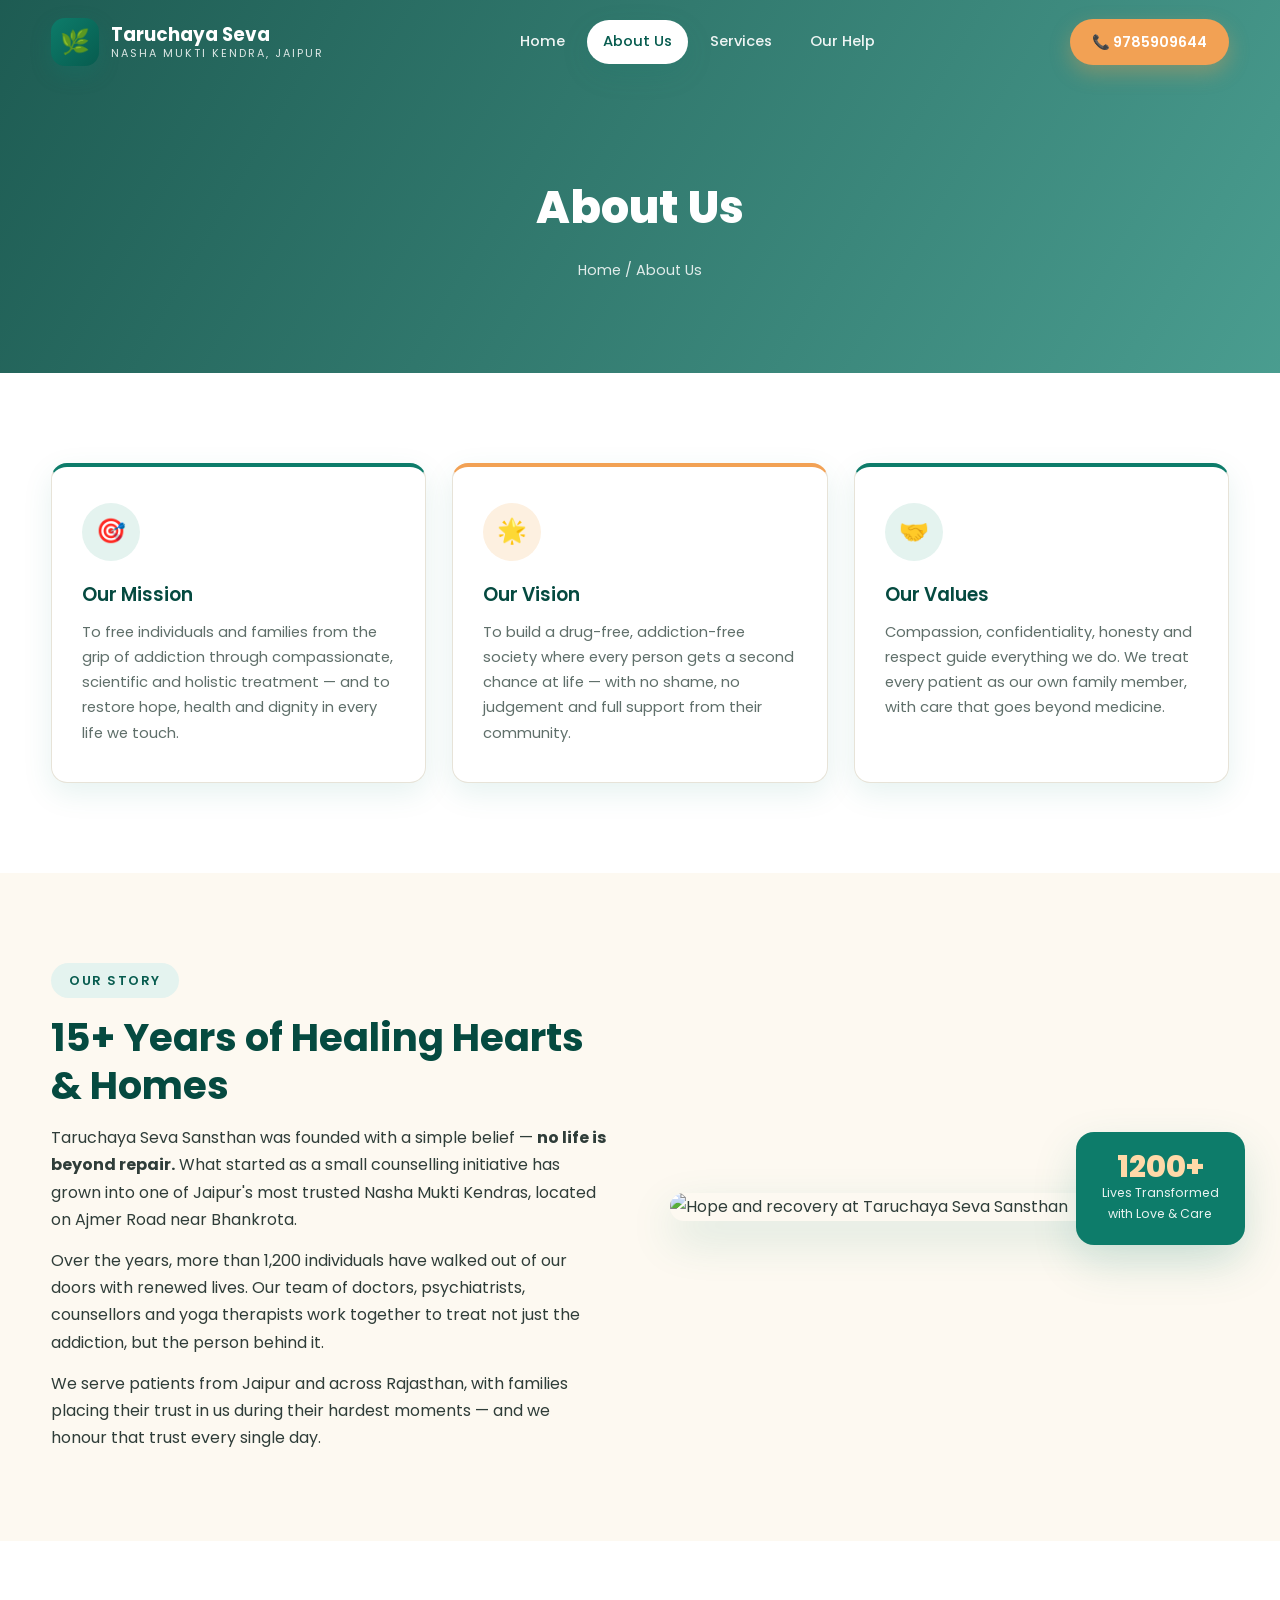
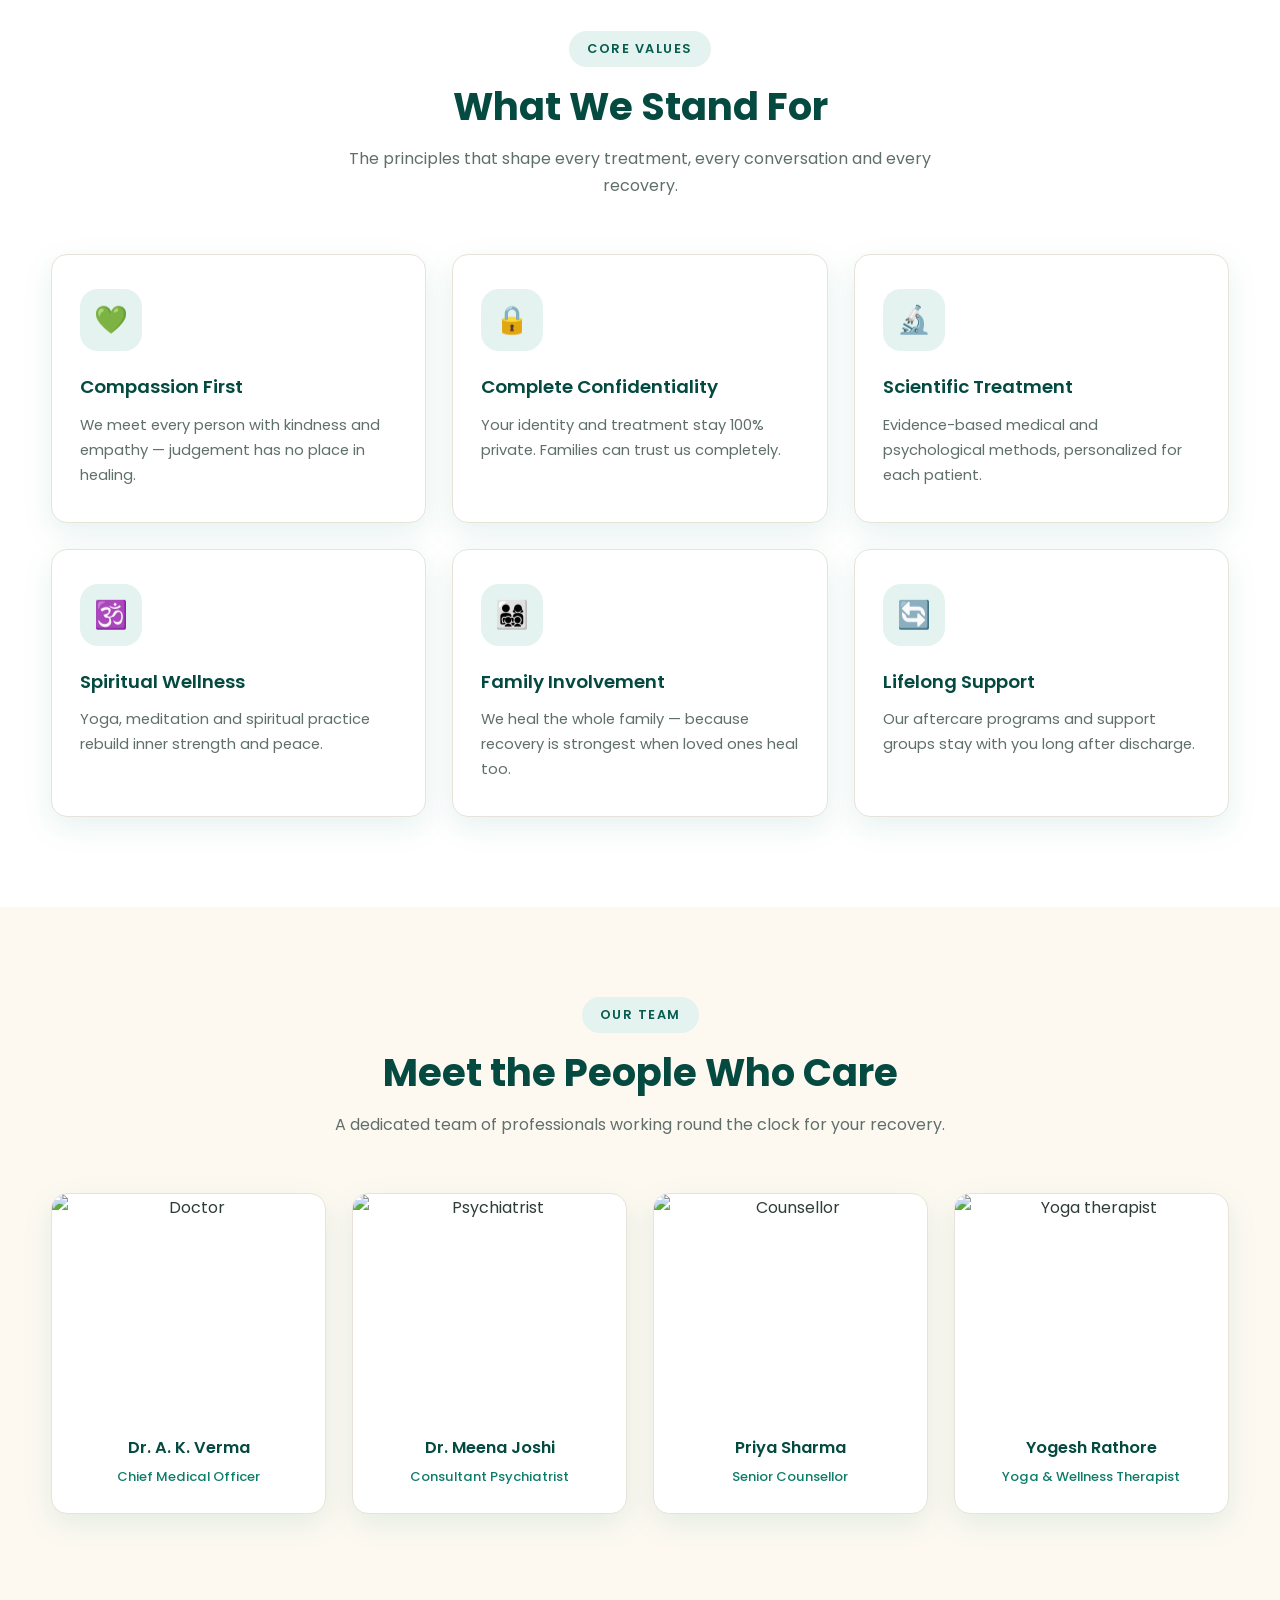
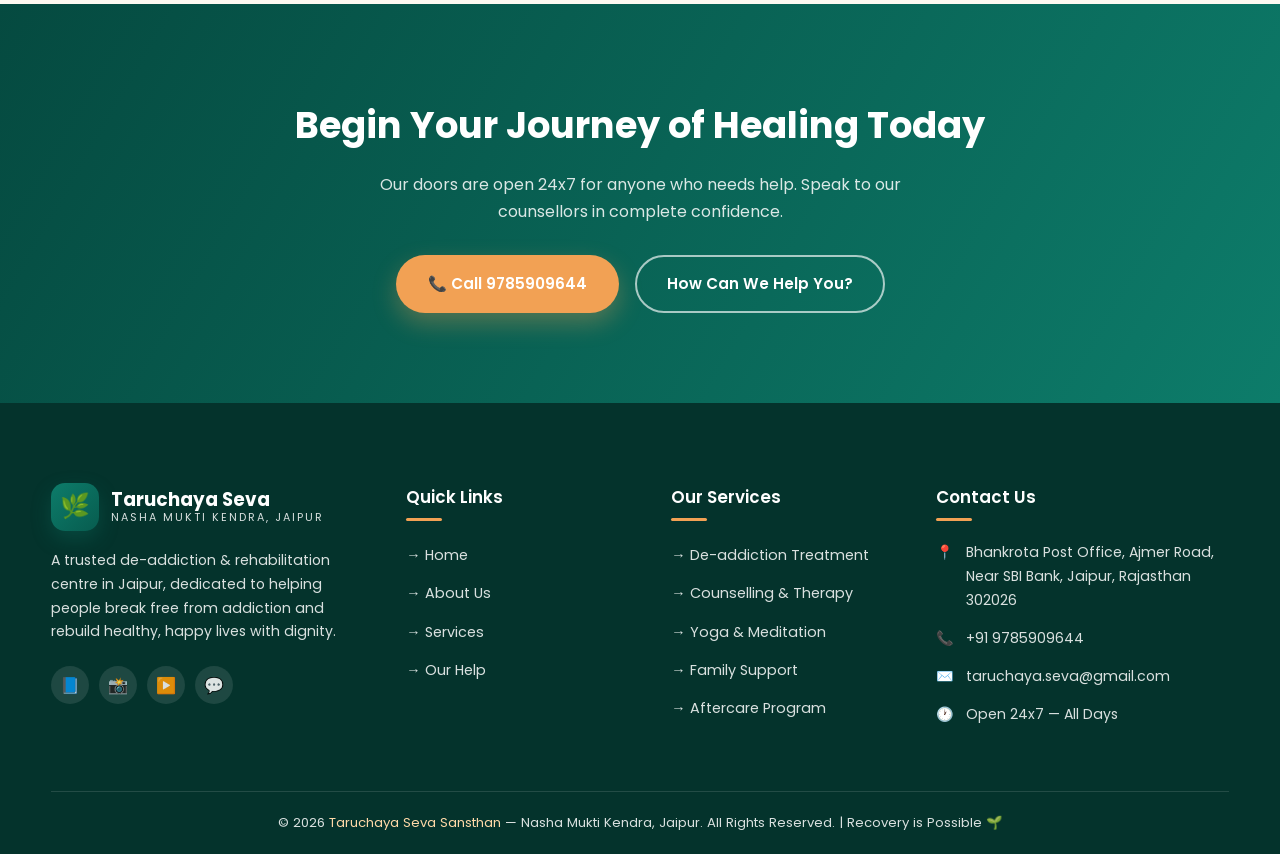
==== about.html @ 0a0feddb "Initial commit: Nasha Mukti Kendra website (4 pages)" ====
<!DOCTYPE html>
<html lang="en">
<head>
  <meta charset="UTF-8">
  <meta name="viewport" content="width=device-width, initial-scale=1.0">
  <title>About Us | Taruchaya Seva Sansthan Nasha Mukti Kendra</title>
  <meta name="description" content="Learn about Taruchaya Seva Sansthan — our mission, vision, values, team and 15+ years of de-addiction service in Jaipur.">
  <link rel="stylesheet" href="css/style.css">
  <link rel="icon" href="data:image/svg+xml,<svg xmlns='http://www.w3.org/2000/svg' viewBox='0 0 100 100'><text y='.9em' font-size='90'>🌿</text></svg>">
</head>
<body>

<header class="navbar" id="navbar">
  <div class="container nav-inner">
    <a href="index.html" class="brand">
      <span class="brand-icon">🌿</span>
      <span class="brand-text">
        <strong>Taruchaya Seva</strong>
        <small>Nasha Mukti Kendra, Jaipur</small>
      </span>
    </a>
    <nav class="nav-links" id="navLinks">
      <a href="index.html">Home</a>
      <a href="about.html" class="active">About Us</a>
      <a href="services.html">Services</a>
      <a href="help.html">Our Help</a>
    </nav>
    <div class="nav-right">
      <a href="tel:+919785909644" class="nav-cta">📞 9785909644</a>
      <button class="nav-toggle" id="navToggle" aria-label="Toggle menu">
        <span></span><span></span><span></span>
      </button>
    </div>
  </div>
</header>

<section class="page-hero">
  <div class="container">
    <h1>About Us</h1>
    <p class="crumb"><a href="index.html">Home</a> / About Us</p>
  </div>
</section>

<section class="section">
  <div class="container">
    <div class="mission-cards">
      <div class="mission-card reveal">
        <div class="icon">🎯</div>
        <h3>Our Mission</h3>
        <p>To free individuals and families from the grip of addiction through compassionate, scientific and holistic treatment — and to restore hope, health and dignity in every life we touch.</p>
      </div>
      <div class="mission-card accent reveal reveal-delay-1">
        <div class="icon">🌟</div>
        <h3>Our Vision</h3>
        <p>To build a drug-free, addiction-free society where every person gets a second chance at life — with no shame, no judgement and full support from their community.</p>
      </div>
      <div class="mission-card reveal reveal-delay-2">
        <div class="icon">🤝</div>
        <h3>Our Values</h3>
        <p>Compassion, confidentiality, honesty and respect guide everything we do. We treat every patient as our own family member, with care that goes beyond medicine.</p>
      </div>
    </div>
  </div>
</section>

<section class="section section-alt">
  <div class="container split">
    <div class="reveal">
      <span class="eyebrow">Our Story</span>
      <h2 style="font-size: clamp(1.7rem, 3.4vw, 2.4rem); font-weight: 700; color: var(--primary-darker); line-height: 1.25; margin-bottom: 14px;">15+ Years of Healing Hearts & Homes</h2>
      <p>Taruchaya Seva Sansthan was founded with a simple belief — <strong>no life is beyond repair.</strong> What started as a small counselling initiative has grown into one of Jaipur's most trusted Nasha Mukti Kendras, located on Ajmer Road near Bhankrota.</p>
      <p style="margin-top: 14px;">Over the years, more than 1,200 individuals have walked out of our doors with renewed lives. Our team of doctors, psychiatrists, counsellors and yoga therapists work together to treat not just the addiction, but the person behind it.</p>
      <p style="margin-top: 14px;">We serve patients from Jaipur and across Rajasthan, with families placing their trust in us during their hardest moments — and we honour that trust every single day.</p>
    </div>
    <div class="split-media reveal">
      <img src="https://images.unsplash.com/photo-1544027993-37dbfe43562a?auto=format&fit=crop&w=1000&q=80" alt="Hope and recovery at Taruchaya Seva Sansthan">
      <div class="exp">
        <div class="big">1200+</div>
        <div class="sm">Lives Transformed<br>with Love & Care</div>
      </div>
    </div>
  </div>
</section>

<section class="section">
  <div class="container">
    <div class="section-head reveal">
      <span class="eyebrow">Core Values</span>
      <h2>What We Stand For</h2>
      <p>The principles that shape every treatment, every conversation and every recovery.</p>
    </div>
    <div class="cards-grid">
      <div class="card reveal">
        <div class="card-icon">💚</div>
        <h3>Compassion First</h3>
        <p>We meet every person with kindness and empathy — judgement has no place in healing.</p>
      </div>
      <div class="card reveal reveal-delay-1">
        <div class="card-icon">🔒</div>
        <h3>Complete Confidentiality</h3>
        <p>Your identity and treatment stay 100% private. Families can trust us completely.</p>
      </div>
      <div class="card reveal reveal-delay-2">
        <div class="card-icon">🔬</div>
        <h3>Scientific Treatment</h3>
        <p>Evidence-based medical and psychological methods, personalized for each patient.</p>
      </div>
      <div class="card reveal">
        <div class="card-icon">🕉️</div>
        <h3>Spiritual Wellness</h3>
        <p>Yoga, meditation and spiritual practice rebuild inner strength and peace.</p>
      </div>
      <div class="card reveal reveal-delay-1">
        <div class="card-icon">👨‍👩‍👧‍👦</div>
        <h3>Family Involvement</h3>
        <p>We heal the whole family — because recovery is strongest when loved ones heal too.</p>
      </div>
      <div class="card reveal reveal-delay-2">
        <div class="card-icon">🔄</div>
        <h3>Lifelong Support</h3>
        <p>Our aftercare programs and support groups stay with you long after discharge.</p>
      </div>
    </div>
  </div>
</section>

<section class="section section-alt">
  <div class="container">
    <div class="section-head reveal">
      <span class="eyebrow">Our Team</span>
      <h2>Meet the People Who Care</h2>
      <p>A dedicated team of professionals working round the clock for your recovery.</p>
    </div>
    <div class="team-grid">
      <div class="team-card reveal">
        <img src="https://images.unsplash.com/photo-1559839734-2b71ea197ec2?auto=format&fit=crop&w=600&q=80" alt="Doctor">
        <div class="info">
          <h3>Dr. A. K. Verma</h3>
          <span>Chief Medical Officer</span>
        </div>
      </div>
      <div class="team-card reveal reveal-delay-1">
        <img src="https://images.unsplash.com/photo-1594824476967-48c8b964273f?auto=format&fit=crop&w=600&q=80" alt="Psychiatrist">
        <div class="info">
          <h3>Dr. Meena Joshi</h3>
          <span>Consultant Psychiatrist</span>
        </div>
      </div>
      <div class="team-card reveal reveal-delay-2">
        <img src="https://images.unsplash.com/photo-1573496359142-b8d87734a5a2?auto=format&fit=crop&w=600&q=80" alt="Counsellor">
        <div class="info">
          <h3>Priya Sharma</h3>
          <span>Senior Counsellor</span>
        </div>
      </div>
      <div class="team-card reveal reveal-delay-3">
        <img src="https://images.unsplash.com/photo-1544367567-0f2fcb009e0b?auto=format&fit=crop&w=600&q=80" alt="Yoga therapist">
        <div class="info">
          <h3>Yogesh Rathore</h3>
          <span>Yoga & Wellness Therapist</span>
        </div>
      </div>
    </div>
  </div>
</section>

<section class="section cta-band">
  <div class="container">
    <h2>Begin Your Journey of Healing Today</h2>
    <p>Our doors are open 24x7 for anyone who needs help. Speak to our counsellors in complete confidence.</p>
    <div class="cta-actions">
      <a href="tel:+919785909644" class="btn btn-accent">📞 Call 9785909644</a>
      <a href="help.html" class="btn btn-outline">How Can We Help You?</a>
    </div>
  </div>
</section>

<footer class="footer">
  <div class="container">
    <div class="footer-grid">
      <div class="about">
        <a href="index.html" class="brand">
          <span class="brand-icon">🌿</span>
          <span class="brand-text">
            <strong style="color: #fff;">Taruchaya Seva</strong>
            <small>Nasha Mukti Kendra, Jaipur</small>
          </span>
        </a>
        <p>A trusted de-addiction & rehabilitation centre in Jaipur, dedicated to helping people break free from addiction and rebuild healthy, happy lives with dignity.</p>
        <div class="footer-social">
          <a href="#" aria-label="Facebook">📘</a>
          <a href="#" aria-label="Instagram">📸</a>
          <a href="#" aria-label="YouTube">▶️</a>
          <a href="https://wa.me/919785909644" aria-label="WhatsApp">💬</a>
        </div>
      </div>
      <div>
        <h4>Quick Links</h4>
        <ul class="footer-links">
          <li><a href="index.html">→ Home</a></li>
          <li><a href="about.html">→ About Us</a></li>
          <li><a href="services.html">→ Services</a></li>
          <li><a href="help.html">→ Our Help</a></li>
        </ul>
      </div>
      <div>
        <h4>Our Services</h4>
        <ul class="footer-links">
          <li><a href="services.html">→ De-addiction Treatment</a></li>
          <li><a href="services.html">→ Counselling & Therapy</a></li>
          <li><a href="services.html">→ Yoga & Meditation</a></li>
          <li><a href="services.html">→ Family Support</a></li>
          <li><a href="services.html">→ Aftercare Program</a></li>
        </ul>
      </div>
      <div>
        <h4>Contact Us</h4>
        <ul class="footer-contact">
          <li><span class="ico">📍</span> Bhankrota Post Office, Ajmer Road, Near SBI Bank, Jaipur, Rajasthan 302026</li>
          <li><span class="ico">📞</span> <a href="tel:+919785909644">+91 9785909644</a></li>
          <li><span class="ico">✉️</span> <a href="mailto:taruchaya.seva@gmail.com">taruchaya.seva@gmail.com</a></li>
          <li><span class="ico">🕐</span> Open 24x7 — All Days</li>
        </ul>
      </div>
    </div>
    <div class="footer-bottom">
      © <span id="year"></span> <a href="index.html">Taruchaya Seva Sansthan</a> — Nasha Mukti Kendra, Jaipur. All Rights Reserved. | Recovery is Possible 🌱
    </div>
  </div>
</footer>

<script src="js/main.js"></script>
</body>
</html>
---- css/style.css ----
@import url('https://fonts.googleapis.com/css2?family=Poppins:wght@300;400;500;600;700;800&display=swap');

:root {
  --primary: #0d7c6a;
  --primary-dark: #075c4f;
  --primary-darker: #054a40;
  --primary-light: #e4f3ef;
  --accent: #f2a154;
  --accent-dark: #e08a34;
  --accent-light: #fdf0e0;
  --cream: #fdf9f1;
  --bg: #ffffff;
  --text: #2f3d39;
  --muted: #5f6f6a;
  --border: #e7e3d8;
  --white: #ffffff;
  --radius: 16px;
  --radius-lg: 24px;
  --shadow: 0 10px 30px rgba(13, 124, 106, 0.1);
  --shadow-lg: 0 18px 45px rgba(13, 124, 106, 0.16);
  --transition: all 0.3s ease;
}

* {
  margin: 0;
  padding: 0;
  box-sizing: border-box;
}

html {
  scroll-behavior: smooth;
}

body {
  font-family: 'Poppins', sans-serif;
  color: var(--text);
  background: var(--bg);
  line-height: 1.7;
  overflow-x: hidden;
}

img {
  max-width: 100%;
  display: block;
}

a {
  text-decoration: none;
  color: inherit;
}

ul {
  list-style: none;
}

.container {
  width: min(1180px, 92%);
  margin-inline: auto;
}

.section {
  padding: 90px 0;
}

.section-alt {
  background: var(--cream);
}

.section-head {
  text-align: center;
  max-width: 640px;
  margin: 0 auto 55px;
}

.eyebrow {
  display: inline-flex;
  align-items: center;
  gap: 8px;
  background: var(--primary-light);
  color: var(--primary-dark);
  font-size: 0.8rem;
  font-weight: 600;
  letter-spacing: 1.5px;
  text-transform: uppercase;
  padding: 7px 18px;
  border-radius: 50px;
  margin-bottom: 16px;
}

.section-head h2 {
  font-size: clamp(1.7rem, 3.4vw, 2.4rem);
  font-weight: 700;
  color: var(--primary-darker);
  line-height: 1.25;
  margin-bottom: 14px;
}

.section-head p {
  color: var(--muted);
}

.btn {
  display: inline-flex;
  align-items: center;
  justify-content: center;
  gap: 10px;
  padding: 14px 30px;
  border-radius: 50px;
  font-weight: 600;
  font-size: 0.95rem;
  border: 2px solid transparent;
  cursor: pointer;
  transition: var(--transition);
}

.btn-primary {
  background: var(--primary);
  color: var(--white);
  box-shadow: 0 10px 24px rgba(13, 124, 106, 0.3);
}

.btn-primary:hover {
  background: var(--primary-dark);
  transform: translateY(-3px);
  box-shadow: 0 14px 30px rgba(13, 124, 106, 0.38);
}

.btn-accent {
  background: var(--accent);
  color: #fff;
  box-shadow: 0 10px 24px rgba(242, 161, 84, 0.32);
}

.btn-accent:hover {
  background: var(--accent-dark);
  transform: translateY(-3px);
}

.btn-outline {
  border-color: rgba(255, 255, 255, 0.65);
  color: var(--white);
}

.btn-outline:hover {
  background: var(--white);
  color: var(--primary-dark);
}

.btn-light {
  background: var(--white);
  color: var(--primary-dark);
  box-shadow: var(--shadow);
}

.btn-light:hover {
  transform: translateY(-3px);
  box-shadow: var(--shadow-lg);
}

.navbar {
  position: fixed;
  top: 0;
  left: 0;
  width: 100%;
  z-index: 1000;
  padding: 18px 0;
  transition: var(--transition);
  background: transparent;
}

.navbar.scrolled {
  background: rgba(255, 255, 255, 0.97);
  box-shadow: 0 6px 24px rgba(0, 0, 0, 0.08);
  padding: 10px 0;
  backdrop-filter: blur(10px);
}

.nav-inner {
  display: flex;
  align-items: center;
  justify-content: space-between;
  gap: 20px;
}

.brand {
  display: flex;
  align-items: center;
  gap: 12px;
}

.brand-icon {
  width: 48px;
  height: 48px;
  border-radius: 14px;
  background: linear-gradient(135deg, var(--primary), var(--primary-dark));
  display: grid;
  place-items: center;
  color: #fff;
  font-size: 1.5rem;
  box-shadow: 0 8px 20px rgba(13, 124, 106, 0.3);
}

.brand-text {
  display: flex;
  flex-direction: column;
  line-height: 1.2;
}

.brand-text strong {
  font-size: 1.15rem;
  font-weight: 700;
  color: var(--white);
  transition: var(--transition);
}

.brand-text small {
  font-size: 0.68rem;
  letter-spacing: 2px;
  text-transform: uppercase;
  color: rgba(255, 255, 255, 0.85);
  transition: var(--transition);
}

.navbar.scrolled .brand-text strong {
  color: var(--primary-darker);
}

.navbar.scrolled .brand-text small {
  color: var(--muted);
}

.nav-links {
  display: flex;
  align-items: center;
  gap: 6px;
}

.nav-links a {
  padding: 9px 16px;
  border-radius: 50px;
  font-size: 0.92rem;
  font-weight: 500;
  color: rgba(255, 255, 255, 0.92);
  transition: var(--transition);
}

.navbar.scrolled .nav-links a {
  color: var(--text);
}

.nav-links a:hover,
.nav-links a.active {
  background: var(--white);
  color: var(--primary-dark);
  box-shadow: var(--shadow);
}

.navbar.scrolled .nav-links a:hover,
.navbar.scrolled .nav-links a.active {
  background: var(--primary-light);
  color: var(--primary-dark);
  box-shadow: none;
}

.nav-cta {
  display: flex;
  align-items: center;
  gap: 8px;
  background: var(--accent);
  color: #fff;
  padding: 11px 22px;
  border-radius: 50px;
  font-weight: 600;
  font-size: 0.9rem;
  transition: var(--transition);
  box-shadow: 0 8px 20px rgba(242, 161, 84, 0.35);
}

.nav-cta:hover {
  background: var(--accent-dark);
  transform: translateY(-2px);
}

.nav-toggle {
  display: none;
  flex-direction: column;
  gap: 5px;
  background: none;
  border: none;
  cursor: pointer;
  padding: 8px;
}

.nav-toggle span {
  width: 26px;
  height: 3px;
  border-radius: 3px;
  background: var(--white);
  transition: var(--transition);
}

.navbar.scrolled .nav-toggle span {
  background: var(--primary-dark);
}

.hero {
  position: relative;
  min-height: 100vh;
  display: flex;
  align-items: center;
  background: linear-gradient(120deg, rgba(5, 74, 64, 0.88), rgba(13, 124, 106, 0.72)),
    url('https://images.unsplash.com/photo-1509233725247-49e657c54213?auto=format&fit=crop&w=1800&q=80') center/cover no-repeat;
  padding: 150px 0 100px;
  color: var(--white);
}

.hero-content {
  max-width: 680px;
}

.hero-badge {
  display: inline-flex;
  align-items: center;
  gap: 10px;
  background: rgba(255, 255, 255, 0.14);
  border: 1px solid rgba(255, 255, 255, 0.3);
  backdrop-filter: blur(8px);
  padding: 9px 20px;
  border-radius: 50px;
  font-size: 0.82rem;
  font-weight: 500;
  letter-spacing: 1px;
  margin-bottom: 24px;
}

.hero h1 {
  font-size: clamp(2.2rem, 5vw, 3.6rem);
  font-weight: 800;
  line-height: 1.18;
  margin-bottom: 20px;
}

.hero h1 span {
  color: #ffd9a8;
}

.hero p {
  font-size: 1.05rem;
  color: rgba(255, 255, 255, 0.88);
  max-width: 560px;
  margin-bottom: 34px;
}

.hero-actions {
  display: flex;
  flex-wrap: wrap;
  gap: 16px;
}

.hero-stats {
  display: flex;
  flex-wrap: wrap;
  gap: 18px;
  margin-top: 55px;
}

.hero-stat {
  display: flex;
  align-items: center;
  gap: 12px;
}

.hero-stat .num {
  font-size: 1.7rem;
  font-weight: 700;
  color: #ffd9a8;
}

.hero-stat .lbl {
  font-size: 0.82rem;
  color: rgba(255, 255, 255, 0.85);
  max-width: 100px;
  line-height: 1.3;
}

.page-hero {
  position: relative;
  padding: 170px 0 90px;
  background: linear-gradient(120deg, rgba(5, 74, 64, 0.9), rgba(13, 124, 106, 0.75)),
    url('https://images.unsplash.com/photo-1470071459604-3b5ec3a7fe05?auto=format&fit=crop&w=1800&q=80') center/cover no-repeat;
  color: var(--white);
  text-align: center;
}

.page-hero h1 {
  font-size: clamp(1.9rem, 4vw, 2.8rem);
  font-weight: 800;
  margin-bottom: 12px;
}

.page-hero .crumb {
  font-size: 0.9rem;
  color: rgba(255, 255, 255, 0.85);
}

.page-hero .crumb a:hover {
  color: #ffd9a8;
}

.stats-strip {
  background: var(--primary-dark);
  padding: 40px 0;
  position: relative;
  overflow: hidden;
}

.stats-strip::before {
  content: '';
  position: absolute;
  inset: 0;
  background: radial-gradient(circle at 20% 50%, rgba(255, 255, 255, 0.06), transparent 60%);
}

.stats-grid {
  display: grid;
  grid-template-columns: repeat(4, 1fr);
  gap: 30px;
  position: relative;
}

.stat-box {
  text-align: center;
  color: var(--white);
}

.stat-box .num {
  font-size: clamp(1.9rem, 3.5vw, 2.6rem);
  font-weight: 800;
  color: #ffd9a8;
}

.stat-box .suffix {
  color: #ffd9a8;
  font-weight: 800;
  font-size: 1.5rem;
}

.stat-box .lbl {
  font-size: 0.9rem;
  color: rgba(255, 255, 255, 0.8);
  margin-top: 4px;
}

.cards-grid {
  display: grid;
  grid-template-columns: repeat(3, 1fr);
  gap: 26px;
}

.card {
  background: var(--white);
  border-radius: var(--radius);
  padding: 34px 28px;
  box-shadow: var(--shadow);
  border: 1px solid var(--border);
  transition: var(--transition);
  position: relative;
  overflow: hidden;
}

.card::after {
  content: '';
  position: absolute;
  left: 0;
  bottom: 0;
  height: 4px;
  width: 0;
  background: linear-gradient(90deg, var(--primary), var(--accent));
  transition: var(--transition);
}

.card:hover {
  transform: translateY(-8px);
  box-shadow: var(--shadow-lg);
}

.card:hover::after {
  width: 100%;
}

.card-icon {
  width: 62px;
  height: 62px;
  border-radius: 18px;
  background: var(--primary-light);
  display: grid;
  place-items: center;
  font-size: 1.7rem;
  margin-bottom: 20px;
}

.card h3 {
  font-size: 1.15rem;
  font-weight: 600;
  color: var(--primary-darker);
  margin-bottom: 10px;
}

.card p {
  font-size: 0.92rem;
  color: var(--muted);
}

.service-card {
  border-radius: var(--radius);
  overflow: hidden;
  background: var(--white);
  box-shadow: var(--shadow);
  border: 1px solid var(--border);
  transition: var(--transition);
}

.service-card:hover {
  transform: translateY(-8px);
  box-shadow: var(--shadow-lg);
}

.service-card .thumb {
  position: relative;
  height: 210px;
  overflow: hidden;
}

.service-card .thumb img {
  width: 100%;
  height: 100%;
  object-fit: cover;
  transition: transform 0.5s ease;
}

.service-card:hover .thumb img {
  transform: scale(1.08);
}

.service-card .thumb .tag {
  position: absolute;
  bottom: 14px;
  left: 14px;
  background: rgba(5, 74, 64, 0.88);
  color: #fff;
  font-size: 0.72rem;
  font-weight: 600;
  letter-spacing: 1px;
  text-transform: uppercase;
  padding: 6px 14px;
  border-radius: 50px;
}

.service-card .body {
  padding: 26px;
}

.service-card .body h3 {
  font-size: 1.15rem;
  font-weight: 600;
  color: var(--primary-darker);
  margin-bottom: 10px;
}

.service-card .body p {
  font-size: 0.92rem;
  color: var(--muted);
  margin-bottom: 16px;
}

.service-card .body ul {
  display: grid;
  gap: 8px;
  margin-bottom: 18px;
}

.service-card .body ul li {
  font-size: 0.88rem;
  color: var(--text);
  display: flex;
  gap: 9px;
  align-items: flex-start;
}

.service-card .body ul li::before {
  content: '✓';
  color: var(--primary);
  font-weight: 700;
}

.link-more {
  display: inline-flex;
  align-items: center;
  gap: 8px;
  color: var(--primary);
  font-weight: 600;
  font-size: 0.9rem;
  transition: var(--transition);
}

.link-more:hover {
  gap: 12px;
  color: var(--accent-dark);
}

.split {
  display: grid;
  grid-template-columns: 1fr 1fr;
  gap: 60px;
  align-items: center;
}

.split-media {
  position: relative;
}

.split-media img {
  border-radius: var(--radius-lg);
  box-shadow: var(--shadow-lg);
}

.split-media .exp {
  position: absolute;
  bottom: -24px;
  right: -16px;
  background: var(--primary);
  color: #fff;
  border-radius: 18px;
  padding: 20px 26px;
  box-shadow: var(--shadow-lg);
  text-align: center;
}

.split-media .exp .big {
  font-size: 1.9rem;
  font-weight: 800;
  color: #ffd9a8;
  line-height: 1;
}

.split-media .exp .sm {
  font-size: 0.78rem;
  opacity: 0.9;
}

.check-list {
  display: grid;
  gap: 14px;
  margin-top: 24px;
}

.check-list li {
  display: flex;
  gap: 12px;
  align-items: center;
  font-size: 0.95rem;
}

.check-list .tick {
  width: 26px;
  height: 26px;
  flex-shrink: 0;
  border-radius: 50%;
  background: var(--primary-light);
  color: var(--primary);
  display: grid;
  place-items: center;
  font-size: 0.8rem;
  font-weight: 700;
}

.testimonials {
  background: linear-gradient(135deg, var(--primary-darker), var(--primary-dark));
  color: #fff;
  overflow: hidden;
}

.testimonials .section-head h2 {
  color: #fff;
}

.testimonials .section-head p {
  color: rgba(255, 255, 255, 0.75);
}

.testimonials .eyebrow {
  background: rgba(255, 255, 255, 0.12);
  color: #ffd9a8;
}

.slider {
  max-width: 780px;
  margin: 0 auto;
  position: relative;
}

.slide {
  display: none;
  animation: fadeIn 0.6s ease;
}

.slide.active {
  display: block;
}

@keyframes fadeIn {
  from {
    opacity: 0;
    transform: translateY(14px);
  }
  to {
    opacity: 1;
    transform: translateY(0);
  }
}

.slide-inner {
  text-align: center;
  padding: 10px 20px 40px;
}

.slide-inner .quote {
  font-size: 2.6rem;
  color: #ffd9a8;
  line-height: 1;
  margin-bottom: 18px;
}

.slide-inner blockquote {
  font-size: 1.05rem;
  font-weight: 300;
  color: rgba(255, 255, 255, 0.92);
  max-width: 640px;
  margin: 0 auto 26px;
}

.slide-inner .who {
  display: flex;
  flex-direction: column;
  align-items: center;
  gap: 8px;
}

.slide-inner .who img {
  width: 62px;
  height: 62px;
  border-radius: 50%;
  border: 3px solid #ffd9a8;
  object-fit: cover;
}

.slide-inner .who strong {
  font-weight: 600;
}

.slide-inner .who span {
  font-size: 0.82rem;
  color: rgba(255, 255, 255, 0.7);
}

.slider-dots {
  display: flex;
  justify-content: center;
  gap: 10px;
}

.slider-dots button {
  width: 10px;
  height: 10px;
  border-radius: 50%;
  border: none;
  background: rgba(255, 255, 255, 0.35);
  cursor: pointer;
  transition: var(--transition);
}

.slider-dots button.active {
  width: 28px;
  border-radius: 8px;
  background: #ffd9a8;
}

.cta-band {
  background: linear-gradient(120deg, #054a40, #0d7c6a),
    url('https://images.unsplash.com/photo-1506126613408-eca07ce68773?auto=format&fit=crop&w=1600&q=70') center/cover no-repeat;
  background-blend-mode: overlay;
  color: #fff;
  text-align: center;
}

.cta-band h2 {
  font-size: clamp(1.6rem, 3.4vw, 2.3rem);
  font-weight: 700;
  margin-bottom: 14px;
}

.cta-band p {
  color: rgba(255, 255, 255, 0.85);
  max-width: 560px;
  margin: 0 auto 30px;
}

.cta-band .cta-actions {
  display: flex;
  flex-wrap: wrap;
  justify-content: center;
  gap: 16px;
}

.mission-cards {
  display: grid;
  grid-template-columns: repeat(3, 1fr);
  gap: 26px;
}

.mission-card {
  background: var(--white);
  border-radius: var(--radius);
  padding: 36px 30px;
  box-shadow: var(--shadow);
  border: 1px solid var(--border);
  border-top: 4px solid var(--primary);
  transition: var(--transition);
}

.mission-card.accent {
  border-top-color: var(--accent);
}

.mission-card:hover {
  transform: translateY(-6px);
  box-shadow: var(--shadow-lg);
}

.mission-card .icon {
  width: 58px;
  height: 58px;
  border-radius: 50%;
  display: grid;
  place-items: center;
  font-size: 1.5rem;
  background: var(--primary-light);
  margin-bottom: 18px;
}

.mission-card.accent .icon {
  background: var(--accent-light);
}

.mission-card h3 {
  font-weight: 600;
  color: var(--primary-darker);
  margin-bottom: 10px;
}

.mission-card p {
  font-size: 0.92rem;
  color: var(--muted);
}

.steps {
  display: grid;
  grid-template-columns: repeat(4, 1fr);
  gap: 26px;
  counter-reset: step;
}

.step {
  text-align: center;
  position: relative;
  padding: 30px 22px;
  background: var(--white);
  border-radius: var(--radius);
  box-shadow: var(--shadow);
  border: 1px solid var(--border);
}

.step .num {
  width: 52px;
  height: 52px;
  margin: 0 auto 16px;
  border-radius: 50%;
  display: grid;
  place-items: center;
  background: linear-gradient(135deg, var(--primary), var(--primary-dark));
  color: #fff;
  font-weight: 700;
  font-size: 1.1rem;
  box-shadow: 0 8px 18px rgba(13, 124, 106, 0.3);
}

.step h3 {
  font-size: 1.02rem;
  font-weight: 600;
  color: var(--primary-darker);
  margin-bottom: 8px;
}

.step p {
  font-size: 0.86rem;
  color: var(--muted);
}

.team-grid {
  display: grid;
  grid-template-columns: repeat(4, 1fr);
  gap: 26px;
}

.team-card {
  background: var(--white);
  border-radius: var(--radius);
  overflow: hidden;
  box-shadow: var(--shadow);
  border: 1px solid var(--border);
  transition: var(--transition);
  text-align: center;
}

.team-card:hover {
  transform: translateY(-6px);
  box-shadow: var(--shadow-lg);
}

.team-card img {
  height: 220px;
  width: 100%;
  object-fit: cover;
}

.team-card .info {
  padding: 20px 16px 24px;
}

.team-card h3 {
  font-size: 1.02rem;
  font-weight: 600;
  color: var(--primary-darker);
}

.team-card span {
  font-size: 0.82rem;
  color: var(--primary);
  font-weight: 500;
}

.help-strip {
  display: grid;
  grid-template-columns: 1.2fr 1fr;
  gap: 26px;
}

.helpline-card {
  background: linear-gradient(135deg, var(--primary-darker), var(--primary-dark));
  color: #fff;
  border-radius: var(--radius-lg);
  padding: 44px 40px;
  box-shadow: var(--shadow-lg);
  position: relative;
  overflow: hidden;
}

.helpline-card::before {
  content: '';
  position: absolute;
  right: -70px;
  top: -70px;
  width: 220px;
  height: 220px;
  border-radius: 50%;
  background: rgba(255, 217, 168, 0.12);
}

.helpline-card .hotline {
  display: flex;
  align-items: center;
  gap: 14px;
  font-size: 1.5rem;
  font-weight: 800;
  color: #ffd9a8;
  margin: 16px 0;
}

.helpline-card .hotline .pulse {
  width: 44px;
  height: 44px;
  border-radius: 50%;
  background: rgba(255, 217, 168, 0.2);
  display: grid;
  place-items: center;
  font-size: 1.2rem;
  animation: pulse 1.6s infinite;
}

@keyframes pulse {
  0% {
    box-shadow: 0 0 0 0 rgba(255, 217, 168, 0.45);
  }
  70% {
    box-shadow: 0 0 0 16px rgba(255, 217, 168, 0);
  }
  100% {
    box-shadow: 0 0 0 0 rgba(255, 217, 168, 0);
  }
}

.helpline-card ul {
  display: grid;
  gap: 12px;
  margin: 20px 0 26px;
}

.helpline-card ul li {
  display: flex;
  gap: 12px;
  align-items: flex-start;
  font-size: 0.92rem;
  color: rgba(255, 255, 255, 0.92);
}

.helpline-card ul li .ico {
  font-size: 1.1rem;
}

.faq {
  display: grid;
  gap: 14px;
  max-width: 860px;
  margin: 0 auto;
}

.faq-item {
  background: var(--white);
  border: 1px solid var(--border);
  border-radius: 14px;
  overflow: hidden;
  box-shadow: var(--shadow);
}

.faq-q {
  width: 100%;
  display: flex;
  justify-content: space-between;
  align-items: center;
  gap: 16px;
  padding: 20px 24px;
  background: none;
  border: none;
  cursor: pointer;
  font-family: inherit;
  font-size: 0.98rem;
  font-weight: 600;
  color: var(--primary-darker);
  text-align: left;
  transition: var(--transition);
}

.faq-q .chev {
  width: 30px;
  height: 30px;
  flex-shrink: 0;
  border-radius: 50%;
  background: var(--primary-light);
  color: var(--primary);
  display: grid;
  place-items: center;
  font-size: 0.85rem;
  transition: var(--transition);
}

.faq-item.open .faq-q .chev {
  transform: rotate(180deg);
  background: var(--accent-light);
  color: var(--accent-dark);
}

.faq-a {
  max-height: 0;
  overflow: hidden;
  transition: max-height 0.4s ease;
}

.faq-a p {
  padding: 0 24px 22px;
  font-size: 0.92rem;
  color: var(--muted);
}

.help-form-wrap {
  background: var(--white);
  border-radius: var(--radius-lg);
  padding: 40px;
  box-shadow: var(--shadow-lg);
  border: 1px solid var(--border);
}

.help-form-wrap h3 {
  font-size: 1.3rem;
  font-weight: 700;
  color: var(--primary-darker);
  margin-bottom: 6px;
}

.help-form-wrap > p {
  font-size: 0.9rem;
  color: var(--muted);
  margin-bottom: 24px;
}

.form-grid {
  display: grid;
  grid-template-columns: 1fr 1fr;
  gap: 16px;
}

.form-group {
  display: flex;
  flex-direction: column;
  gap: 7px;
}

.form-group.full {
  grid-column: 1 / -1;
}

.form-group label {
  font-size: 0.85rem;
  font-weight: 600;
  color: var(--text);
}

.form-group input,
.form-group select,
.form-group textarea {
  font-family: inherit;
  font-size: 0.92rem;
  padding: 13px 16px;
  border: 1.5px solid var(--border);
  border-radius: 12px;
  outline: none;
  transition: var(--transition);
  background: var(--cream);
  color: var(--text);
}

.form-group textarea {
  resize: vertical;
  min-height: 110px;
}

.form-group input:focus,
.form-group select:focus,
.form-group textarea:focus {
  border-color: var(--primary);
  background: #fff;
  box-shadow: 0 0 0 4px rgba(13, 124, 106, 0.1);
}

.form-group .err {
  font-size: 0.78rem;
  color: #d64545;
  display: none;
}

.form-group.invalid input,
.form-group.invalid select,
.form-group.invalid textarea {
  border-color: #d64545;
}

.form-group.invalid .err {
  display: block;
}

.form-success {
  display: none;
  text-align: center;
  padding: 30px 20px;
}

.form-success .ok {
  width: 70px;
  height: 70px;
  margin: 0 auto 18px;
  border-radius: 50%;
  background: var(--primary-light);
  color: var(--primary);
  font-size: 2rem;
  display: grid;
  place-items: center;
}

.form-success h4 {
  color: var(--primary-darker);
  margin-bottom: 8px;
}

.form-success p {
  font-size: 0.92rem;
  color: var(--muted);
}

.sos-band {
  background: var(--accent-light);
  border: 1.5px dashed var(--accent);
  border-radius: var(--radius-lg);
  padding: 34px;
  display: flex;
  align-items: center;
  justify-content: space-between;
  gap: 24px;
  flex-wrap: wrap;
}

.sos-band .sos-text h3 {
  font-size: 1.15rem;
  font-weight: 700;
  color: #8a4b12;
  margin-bottom: 6px;
}

.sos-band .sos-text p {
  font-size: 0.9rem;
  color: #a0652a;
}

.sos-band .btn {
  flex-shrink: 0;
}

.footer {
  background: #04332c;
  color: rgba(255, 255, 255, 0.85);
  padding: 80px 0 0;
}

.footer-grid {
  display: grid;
  grid-template-columns: 1.4fr 1fr 1fr 1.3fr;
  gap: 40px;
  padding-bottom: 50px;
}

.footer h4 {
  color: #fff;
  font-size: 1.05rem;
  font-weight: 600;
  margin-bottom: 20px;
  position: relative;
  padding-bottom: 10px;
}

.footer h4::after {
  content: '';
  position: absolute;
  left: 0;
  bottom: 0;
  width: 36px;
  height: 3px;
  border-radius: 3px;
  background: var(--accent);
}

.footer .about p {
  font-size: 0.88rem;
  margin: 18px 0 22px;
  max-width: 300px;
}

.footer-links {
  display: grid;
  gap: 11px;
}

.footer-links a {
  font-size: 0.9rem;
  transition: var(--transition);
  display: inline-flex;
  align-items: center;
  gap: 8px;
}

.footer-links a:hover {
  color: #ffd9a8;
  transform: translateX(4px);
}

.footer-contact li {
  display: flex;
  gap: 12px;
  font-size: 0.88rem;
  margin-bottom: 14px;
  align-items: flex-start;
}

.footer-contact .ico {
  color: #ffd9a8;
  flex-shrink: 0;
}

.footer-social {
  display: flex;
  gap: 10px;
  margin-top: 18px;
}

.footer-social a {
  width: 38px;
  height: 38px;
  border-radius: 50%;
  background: rgba(255, 255, 255, 0.1);
  display: grid;
  place-items: center;
  font-size: 1rem;
  transition: var(--transition);
}

.footer-social a:hover {
  background: var(--accent);
  transform: translateY(-3px);
}

.footer-bottom {
  border-top: 1px solid rgba(255, 255, 255, 0.12);
  padding: 20px 0;
  text-align: center;
  font-size: 0.82rem;
}

.footer-bottom a {
  color: #ffd9a8;
}

.reveal {
  opacity: 0;
  transform: translateY(34px);
  transition: opacity 0.7s ease, transform 0.7s ease;
}

.reveal.visible {
  opacity: 1;
  transform: translateY(0);
}

.reveal-delay-1 { transition-delay: 0.12s; }
.reveal-delay-2 { transition-delay: 0.24s; }
.reveal-delay-3 { transition-delay: 0.36s; }

@media (max-width: 1024px) {
  .stats-grid { grid-template-columns: repeat(2, 1fr); }
  .cards-grid, .mission-cards { grid-template-columns: repeat(2, 1fr); }
  .steps { grid-template-columns: repeat(2, 1fr); }
  .team-grid { grid-template-columns: repeat(2, 1fr); }
  .help-strip { grid-template-columns: 1fr; }
  .footer-grid { grid-template-columns: 1fr 1fr; }
}

@media (max-width: 860px) {
  .nav-links {
    position: fixed;
    top: 0;
    right: -100%;
    width: min(320px, 82%);
    height: 100vh;
    background: var(--white);
    flex-direction: column;
    align-items: flex-start;
    padding: 110px 34px 40px;
    gap: 6px;
    box-shadow: -12px 0 40px rgba(0, 0, 0, 0.15);
    transition: right 0.4s ease;
  }

  .nav-links.open { right: 0; }

  .nav-links a {
    color: var(--text) !important;
    width: 100%;
    font-size: 1rem;
    padding: 13px 18px;
  }

  .nav-links a:hover,
  .nav-links a.active {
    background: var(--primary-light) !important;
    box-shadow: none !important;
  }

  .nav-cta { display: none; }
  .nav-toggle { display: flex; }

  .nav-toggle.open span:nth-child(1) { transform: translateY(8px) rotate(45deg); }
  .nav-toggle.open span:nth-child(2) { opacity: 0; }
  .nav-toggle.open span:nth-child(3) { transform: translateY(-8px) rotate(-45deg); }

  .split { grid-template-columns: 1fr; gap: 50px; }
  .split-media .exp { right: 10px; bottom: -20px; }
  .section { padding: 70px 0; }
  .hero { padding-top: 130px; }
}

@media (max-width: 600px) {
  .cards-grid, .mission-cards, .steps, .team-grid, .form-grid { grid-template-columns: 1fr; }
  .stats-grid { gap: 20px; }
  .help-form-wrap { padding: 26px 20px; }
  .footer-grid { grid-template-columns: 1fr; }
  .hero-actions .btn { width: 100%; }
  .sos-band { justify-content: center; text-align: center; }
}
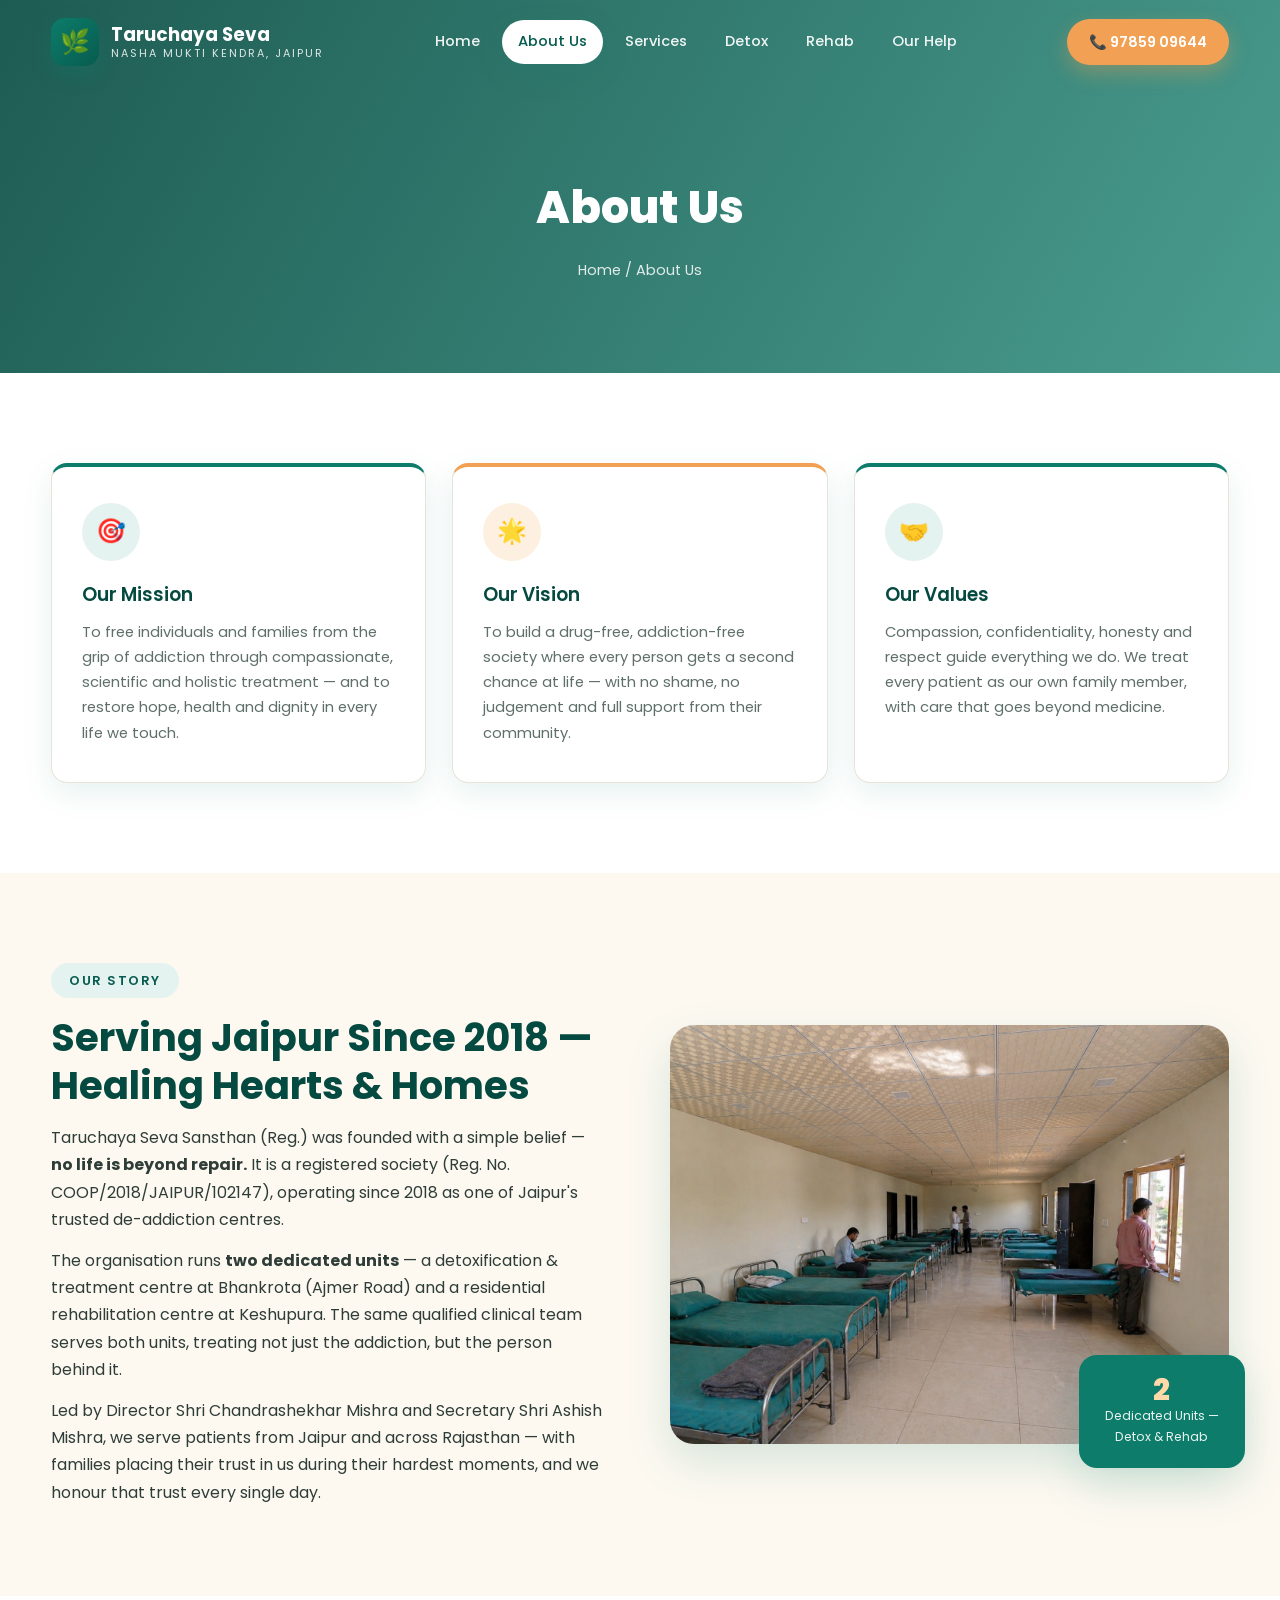
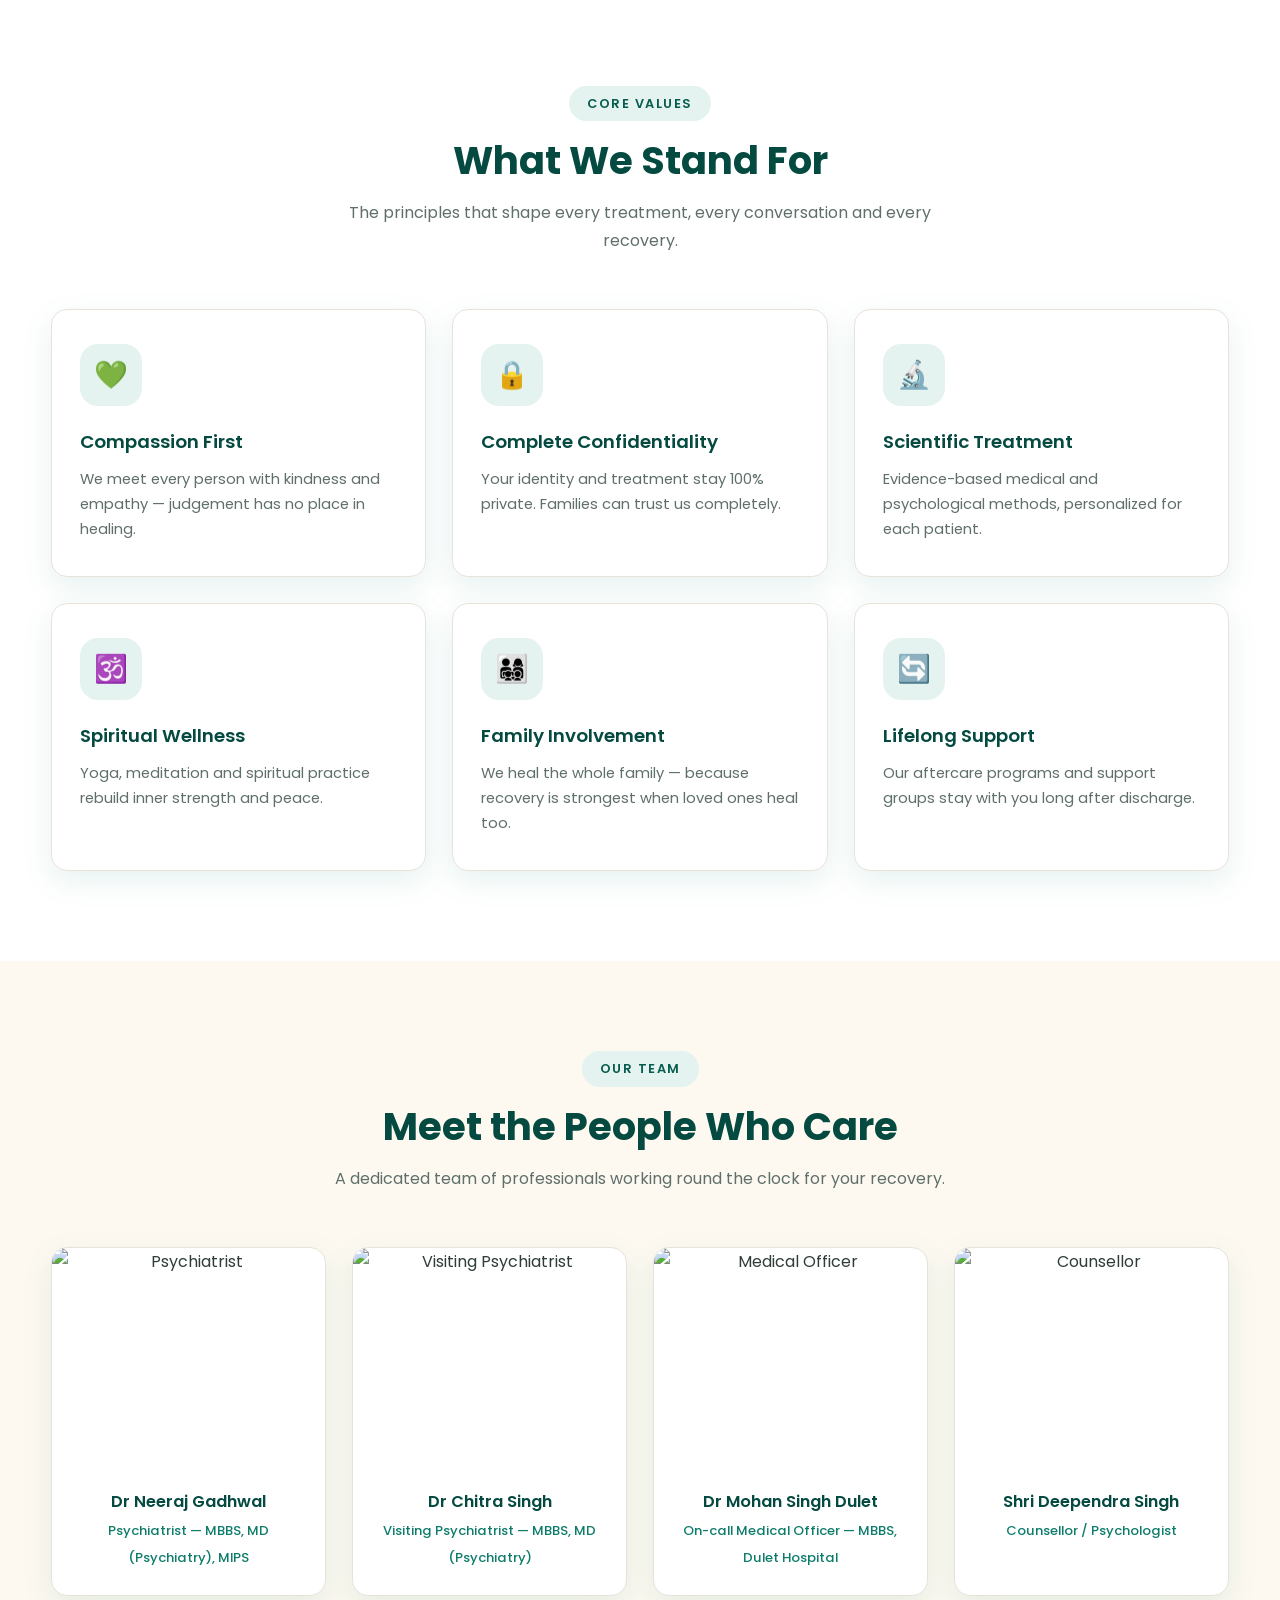
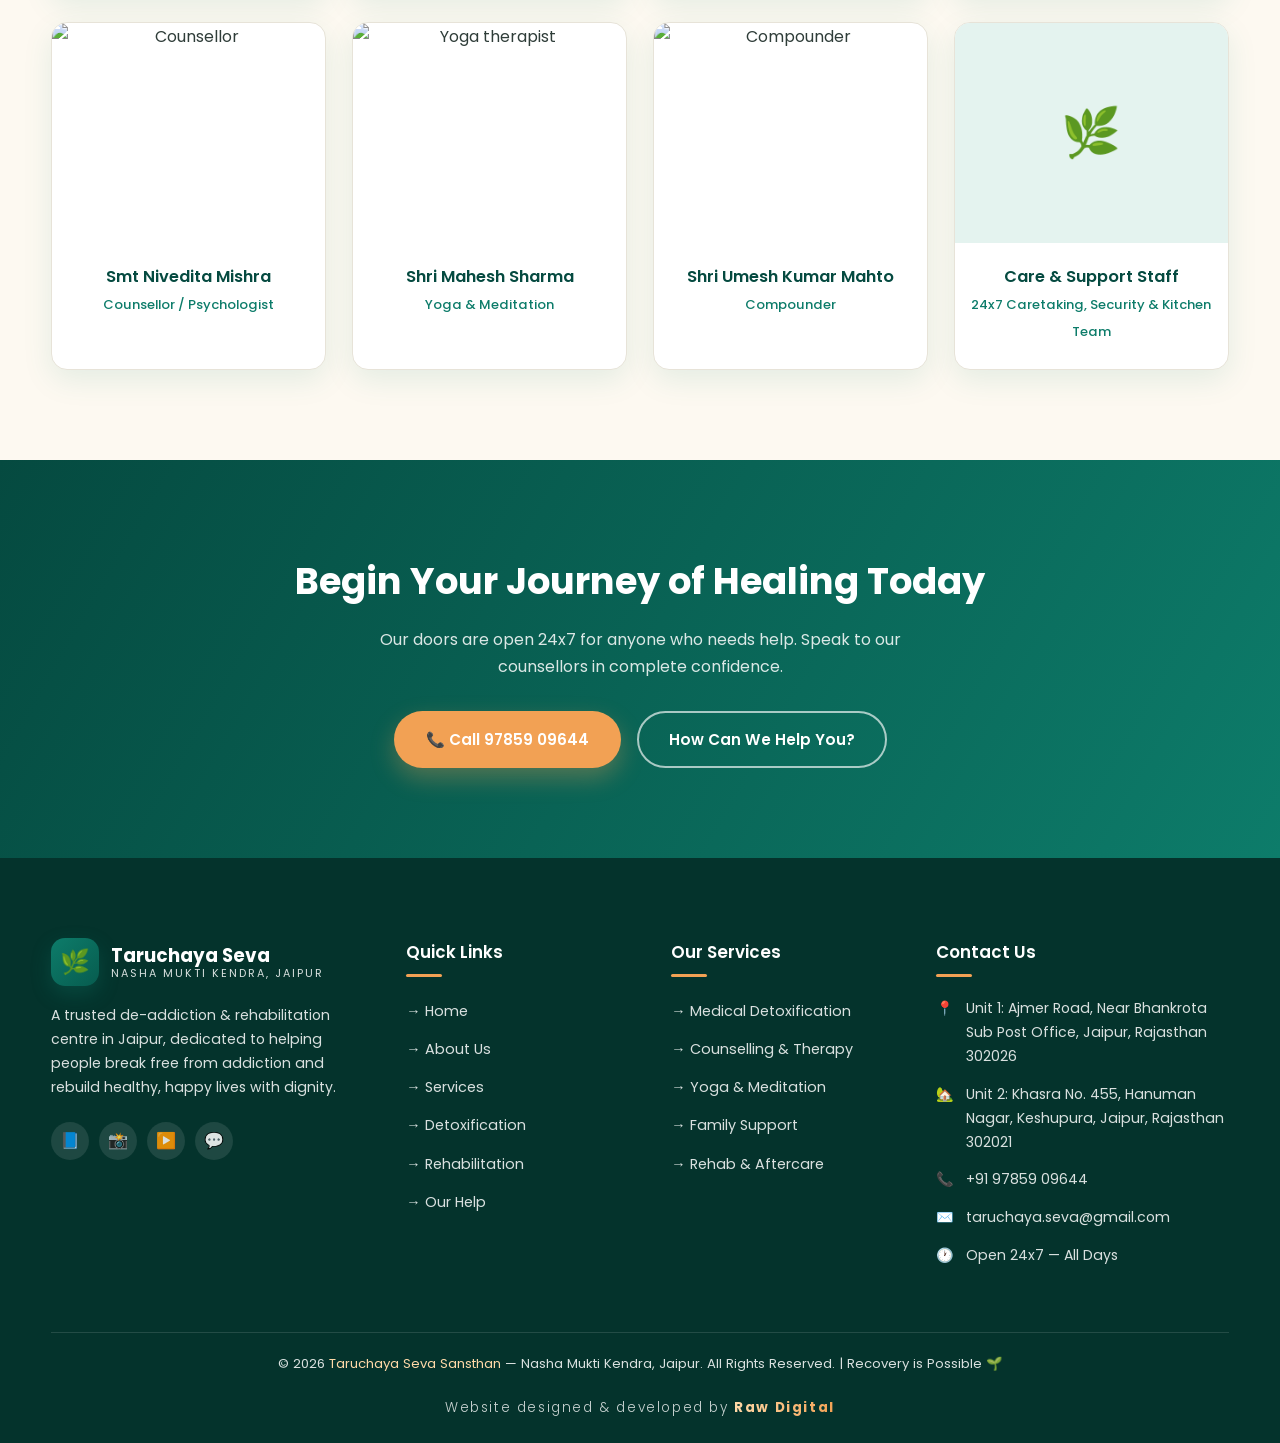
==== commit b3af81a6: "Add Detoxification & Rehabilitation pages with facility photos, PDF-based content updates and social" ====
--- a/about.html
+++ b/about.html
@@ -23,10 +23,12 @@
       <a href="index.html">Home</a>
       <a href="about.html" class="active">About Us</a>
       <a href="services.html">Services</a>
+      <a href="detoxification.html">Detox</a>
+      <a href="rehabilitation.html">Rehab</a>
       <a href="help.html">Our Help</a>
     </nav>
     <div class="nav-right">
-      <a href="tel:+919785909644" class="nav-cta">📞 9785909644</a>
+      <a href="tel:+919785909644" class="nav-cta">📞 97859 09644</a>
       <button class="nav-toggle" id="navToggle" aria-label="Toggle menu">
         <span></span><span></span><span></span>
       </button>
@@ -67,16 +69,16 @@
   <div class="container split">
     <div class="reveal">
       <span class="eyebrow">Our Story</span>
-      <h2 style="font-size: clamp(1.7rem, 3.4vw, 2.4rem); font-weight: 700; color: var(--primary-darker); line-height: 1.25; margin-bottom: 14px;">15+ Years of Healing Hearts & Homes</h2>
-      <p>Taruchaya Seva Sansthan was founded with a simple belief — <strong>no life is beyond repair.</strong> What started as a small counselling initiative has grown into one of Jaipur's most trusted Nasha Mukti Kendras, located on Ajmer Road near Bhankrota.</p>
-      <p style="margin-top: 14px;">Over the years, more than 1,200 individuals have walked out of our doors with renewed lives. Our team of doctors, psychiatrists, counsellors and yoga therapists work together to treat not just the addiction, but the person behind it.</p>
-      <p style="margin-top: 14px;">We serve patients from Jaipur and across Rajasthan, with families placing their trust in us during their hardest moments — and we honour that trust every single day.</p>
+      <h2 style="font-size: clamp(1.7rem, 3.4vw, 2.4rem); font-weight: 700; color: var(--primary-darker); line-height: 1.25; margin-bottom: 14px;">Serving Jaipur Since 2018 — Healing Hearts & Homes</h2>
+      <p>Taruchaya Seva Sansthan (Reg.) was founded with a simple belief — <strong>no life is beyond repair.</strong> It is a registered society (Reg. No. COOP/2018/JAIPUR/102147), operating since 2018 as one of Jaipur's trusted de-addiction centres.</p>
+      <p style="margin-top: 14px;">The organisation runs <strong>two dedicated units</strong> — a detoxification & treatment centre at Bhankrota (Ajmer Road) and a residential rehabilitation centre at Keshupura. The same qualified clinical team serves both units, treating not just the addiction, but the person behind it.</p>
+      <p style="margin-top: 14px;">Led by Director Shri Chandrashekhar Mishra and Secretary Shri Ashish Mishra, we serve patients from Jaipur and across Rajasthan — with families placing their trust in us during their hardest moments, and we honour that trust every single day.</p>
     </div>
     <div class="split-media reveal">
-      <img src="https://images.unsplash.com/photo-1544027993-37dbfe43562a?auto=format&fit=crop&w=1000&q=80" alt="Hope and recovery at Taruchaya Seva Sansthan">
+      <img src="images/rehab/rehab-03.png" alt="Taruchaya Seva Sansthan rehabilitation centre">
       <div class="exp">
-        <div class="big">1200+</div>
-        <div class="sm">Lives Transformed<br>with Love & Care</div>
+        <div class="big">2</div>
+        <div class="sm">Dedicated Units —<br>Detox & Rehab</div>
       </div>
     </div>
   </div>
@@ -133,31 +135,61 @@
     </div>
     <div class="team-grid">
       <div class="team-card reveal">
-        <img src="https://images.unsplash.com/photo-1559839734-2b71ea197ec2?auto=format&fit=crop&w=600&q=80" alt="Doctor">
-        <div class="info">
-          <h3>Dr. A. K. Verma</h3>
-          <span>Chief Medical Officer</span>
+        <img src="https://images.unsplash.com/photo-1559839734-2b71ea197ec2?auto=format&fit=crop&w=600&q=80" alt="Psychiatrist">
+        <div class="info">
+          <h3>Dr Neeraj Gadhwal</h3>
+          <span>Psychiatrist — MBBS, MD (Psychiatry), MIPS</span>
         </div>
       </div>
       <div class="team-card reveal reveal-delay-1">
-        <img src="https://images.unsplash.com/photo-1594824476967-48c8b964273f?auto=format&fit=crop&w=600&q=80" alt="Psychiatrist">
-        <div class="info">
-          <h3>Dr. Meena Joshi</h3>
-          <span>Consultant Psychiatrist</span>
+        <img src="https://images.unsplash.com/photo-1594824476967-48c8b964273f?auto=format&fit=crop&w=600&q=80" alt="Visiting Psychiatrist">
+        <div class="info">
+          <h3>Dr Chitra Singh</h3>
+          <span>Visiting Psychiatrist — MBBS, MD (Psychiatry)</span>
         </div>
       </div>
       <div class="team-card reveal reveal-delay-2">
+        <img src="https://images.unsplash.com/photo-1612349317150-e413f6a5b16d?auto=format&fit=crop&w=600&q=80" alt="Medical Officer">
+        <div class="info">
+          <h3>Dr Mohan Singh Dulet</h3>
+          <span>On-call Medical Officer — MBBS, Dulet Hospital</span>
+        </div>
+      </div>
+      <div class="team-card reveal reveal-delay-3">
         <img src="https://images.unsplash.com/photo-1573496359142-b8d87734a5a2?auto=format&fit=crop&w=600&q=80" alt="Counsellor">
         <div class="info">
-          <h3>Priya Sharma</h3>
-          <span>Senior Counsellor</span>
+          <h3>Shri Deependra Singh</h3>
+          <span>Counsellor / Psychologist</span>
+        </div>
+      </div>
+      <div class="team-card reveal">
+        <img src="https://images.unsplash.com/photo-1580489944761-15a19d654956?auto=format&fit=crop&w=600&q=80" alt="Counsellor">
+        <div class="info">
+          <h3>Smt Nivedita Mishra</h3>
+          <span>Counsellor / Psychologist</span>
+        </div>
+      </div>
+      <div class="team-card reveal reveal-delay-1">
+        <img src="https://images.unsplash.com/photo-1544367567-0f2fcb009e0b?auto=format&fit=crop&w=600&q=80" alt="Yoga therapist">
+        <div class="info">
+          <h3>Shri Mahesh Sharma</h3>
+          <span>Yoga & Meditation</span>
+        </div>
+      </div>
+      <div class="team-card reveal reveal-delay-2">
+        <img src="https://images.unsplash.com/photo-1571019613454-1cb2f99b2d8b?auto=format&fit=crop&w=600&q=80" alt="Compounder">
+        <div class="info">
+          <h3>Shri Umesh Kumar Mahto</h3>
+          <span>Compounder</span>
         </div>
       </div>
       <div class="team-card reveal reveal-delay-3">
-        <img src="https://images.unsplash.com/photo-1544367567-0f2fcb009e0b?auto=format&fit=crop&w=600&q=80" alt="Yoga therapist">
-        <div class="info">
-          <h3>Yogesh Rathore</h3>
-          <span>Yoga & Wellness Therapist</span>
+        <div style="height: 220px; display: grid; place-items: center; background: var(--primary-light);">
+          <span style="font-size: 3rem;">🌿</span>
+        </div>
+        <div class="info">
+          <h3>Care & Support Staff</h3>
+          <span>24x7 Caretaking, Security & Kitchen Team</span>
         </div>
       </div>
     </div>
@@ -169,7 +201,7 @@
     <h2>Begin Your Journey of Healing Today</h2>
     <p>Our doors are open 24x7 for anyone who needs help. Speak to our counsellors in complete confidence.</p>
     <div class="cta-actions">
-      <a href="tel:+919785909644" class="btn btn-accent">📞 Call 9785909644</a>
+      <a href="tel:+919785909644" class="btn btn-accent">📞 Call 97859 09644</a>
       <a href="help.html" class="btn btn-outline">How Can We Help You?</a>
     </div>
   </div>
@@ -200,24 +232,27 @@
           <li><a href="index.html">→ Home</a></li>
           <li><a href="about.html">→ About Us</a></li>
           <li><a href="services.html">→ Services</a></li>
+          <li><a href="detoxification.html">→ Detoxification</a></li>
+          <li><a href="rehabilitation.html">→ Rehabilitation</a></li>
           <li><a href="help.html">→ Our Help</a></li>
         </ul>
       </div>
       <div>
         <h4>Our Services</h4>
         <ul class="footer-links">
-          <li><a href="services.html">→ De-addiction Treatment</a></li>
+          <li><a href="detoxification.html">→ Medical Detoxification</a></li>
           <li><a href="services.html">→ Counselling & Therapy</a></li>
           <li><a href="services.html">→ Yoga & Meditation</a></li>
           <li><a href="services.html">→ Family Support</a></li>
-          <li><a href="services.html">→ Aftercare Program</a></li>
+          <li><a href="rehabilitation.html">→ Rehab & Aftercare</a></li>
         </ul>
       </div>
       <div>
         <h4>Contact Us</h4>
         <ul class="footer-contact">
-          <li><span class="ico">📍</span> Bhankrota Post Office, Ajmer Road, Near SBI Bank, Jaipur, Rajasthan 302026</li>
-          <li><span class="ico">📞</span> <a href="tel:+919785909644">+91 9785909644</a></li>
+          <li><span class="ico">📍</span> Unit 1: Ajmer Road, Near Bhankrota Sub Post Office, Jaipur, Rajasthan 302026</li>
+          <li><span class="ico">🏡</span> Unit 2: Khasra No. 455, Hanuman Nagar, Keshupura, Jaipur, Rajasthan 302021</li>
+          <li><span class="ico">📞</span> <a href="tel:+919785909644">+91 97859 09644</a></li>
           <li><span class="ico">✉️</span> <a href="mailto:taruchaya.seva@gmail.com">taruchaya.seva@gmail.com</a></li>
           <li><span class="ico">🕐</span> Open 24x7 — All Days</li>
         </ul>
@@ -226,6 +261,9 @@
     <div class="footer-bottom">
       © <span id="year"></span> <a href="index.html">Taruchaya Seva Sansthan</a> — Nasha Mukti Kendra, Jaipur. All Rights Reserved. | Recovery is Possible 🌱
     </div>
+    <div class="footer-credit">
+      Website designed &amp; developed by <span class="credit-brand">Raw Digital</span>
+    </div>
   </div>
 </footer>
 
--- a/css/style.css
+++ b/css/style.css
@@ -1336,6 +1336,139 @@
   color: #ffd9a8;
 }
 
+.footer-credit {
+  padding: 0 0 24px;
+  text-align: center;
+  font-family: 'Poppins', sans-serif;
+  font-size: 0.85rem;
+  font-weight: 300;
+  letter-spacing: 1.6px;
+  color: rgba(255, 255, 255, 0.78);
+}
+
+.footer-credit .credit-brand {
+  font-weight: 700;
+  letter-spacing: 1.6px;
+  background: linear-gradient(90deg, #ffd9a8, #f2a154);
+  -webkit-background-clip: text;
+  background-clip: text;
+  -webkit-text-fill-color: transparent;
+}
+
+.gallery {
+  display: grid;
+  grid-template-columns: repeat(4, 1fr);
+  gap: 16px;
+}
+
+.gallery-item {
+  position: relative;
+  border-radius: var(--radius);
+  overflow: hidden;
+  box-shadow: var(--shadow);
+  border: 1px solid var(--border);
+}
+
+.gallery-item img {
+  width: 100%;
+  height: 220px;
+  object-fit: cover;
+  transition: transform 0.5s ease;
+}
+
+.gallery-item:hover img {
+  transform: scale(1.07);
+}
+
+.gallery-item .cap {
+  position: absolute;
+  left: 0;
+  right: 0;
+  bottom: 0;
+  padding: 34px 14px 10px;
+  background: linear-gradient(transparent, rgba(5, 74, 64, 0.88));
+  color: #fff;
+  font-size: 0.78rem;
+  opacity: 0;
+  transition: var(--transition);
+}
+
+.gallery-item:hover .cap {
+  opacity: 1;
+}
+
+.unit-info {
+  display: grid;
+  grid-template-columns: 1fr 1fr;
+  gap: 26px;
+}
+
+.unit-card {
+  background: linear-gradient(135deg, var(--primary-darker), var(--primary-dark));
+  color: #fff;
+  border-radius: var(--radius-lg);
+  padding: 40px;
+  box-shadow: var(--shadow-lg);
+  position: relative;
+  overflow: hidden;
+}
+
+.unit-card::before {
+  content: '';
+  position: absolute;
+  right: -70px;
+  top: -70px;
+  width: 220px;
+  height: 220px;
+  border-radius: 50%;
+  background: rgba(255, 217, 168, 0.12);
+}
+
+.unit-card .badge {
+  display: inline-block;
+  background: rgba(255, 255, 255, 0.14);
+  border: 1px solid rgba(255, 255, 255, 0.3);
+  color: #ffd9a8;
+  font-size: 0.72rem;
+  font-weight: 600;
+  letter-spacing: 1.5px;
+  text-transform: uppercase;
+  padding: 6px 16px;
+  border-radius: 50px;
+  margin-bottom: 16px;
+}
+
+.unit-card h3 {
+  font-size: 1.25rem;
+  font-weight: 700;
+  color: #fff;
+  margin-bottom: 10px;
+}
+
+.unit-card p {
+  font-size: 0.92rem;
+  color: rgba(255, 255, 255, 0.9);
+}
+
+.unit-card .list {
+  display: grid;
+  gap: 12px;
+  margin: 20px 0 26px;
+}
+
+.unit-card .list li {
+  display: flex;
+  gap: 12px;
+  align-items: flex-start;
+  font-size: 0.92rem;
+  color: rgba(255, 255, 255, 0.92);
+}
+
+.unit-card .list li .ico {
+  color: #ffd9a8;
+  flex-shrink: 0;
+}
+
 .reveal {
   opacity: 0;
   transform: translateY(34px);
@@ -1358,6 +1491,8 @@
   .team-grid { grid-template-columns: repeat(2, 1fr); }
   .help-strip { grid-template-columns: 1fr; }
   .footer-grid { grid-template-columns: 1fr 1fr; }
+  .gallery { grid-template-columns: repeat(3, 1fr); }
+  .unit-info { grid-template-columns: 1fr; }
 }
 
 @media (max-width: 860px) {
@@ -1411,4 +1546,5 @@
   .footer-grid { grid-template-columns: 1fr; }
   .hero-actions .btn { width: 100%; }
   .sos-band { justify-content: center; text-align: center; }
-}
+  .gallery { grid-template-columns: repeat(2, 1fr); }
+}
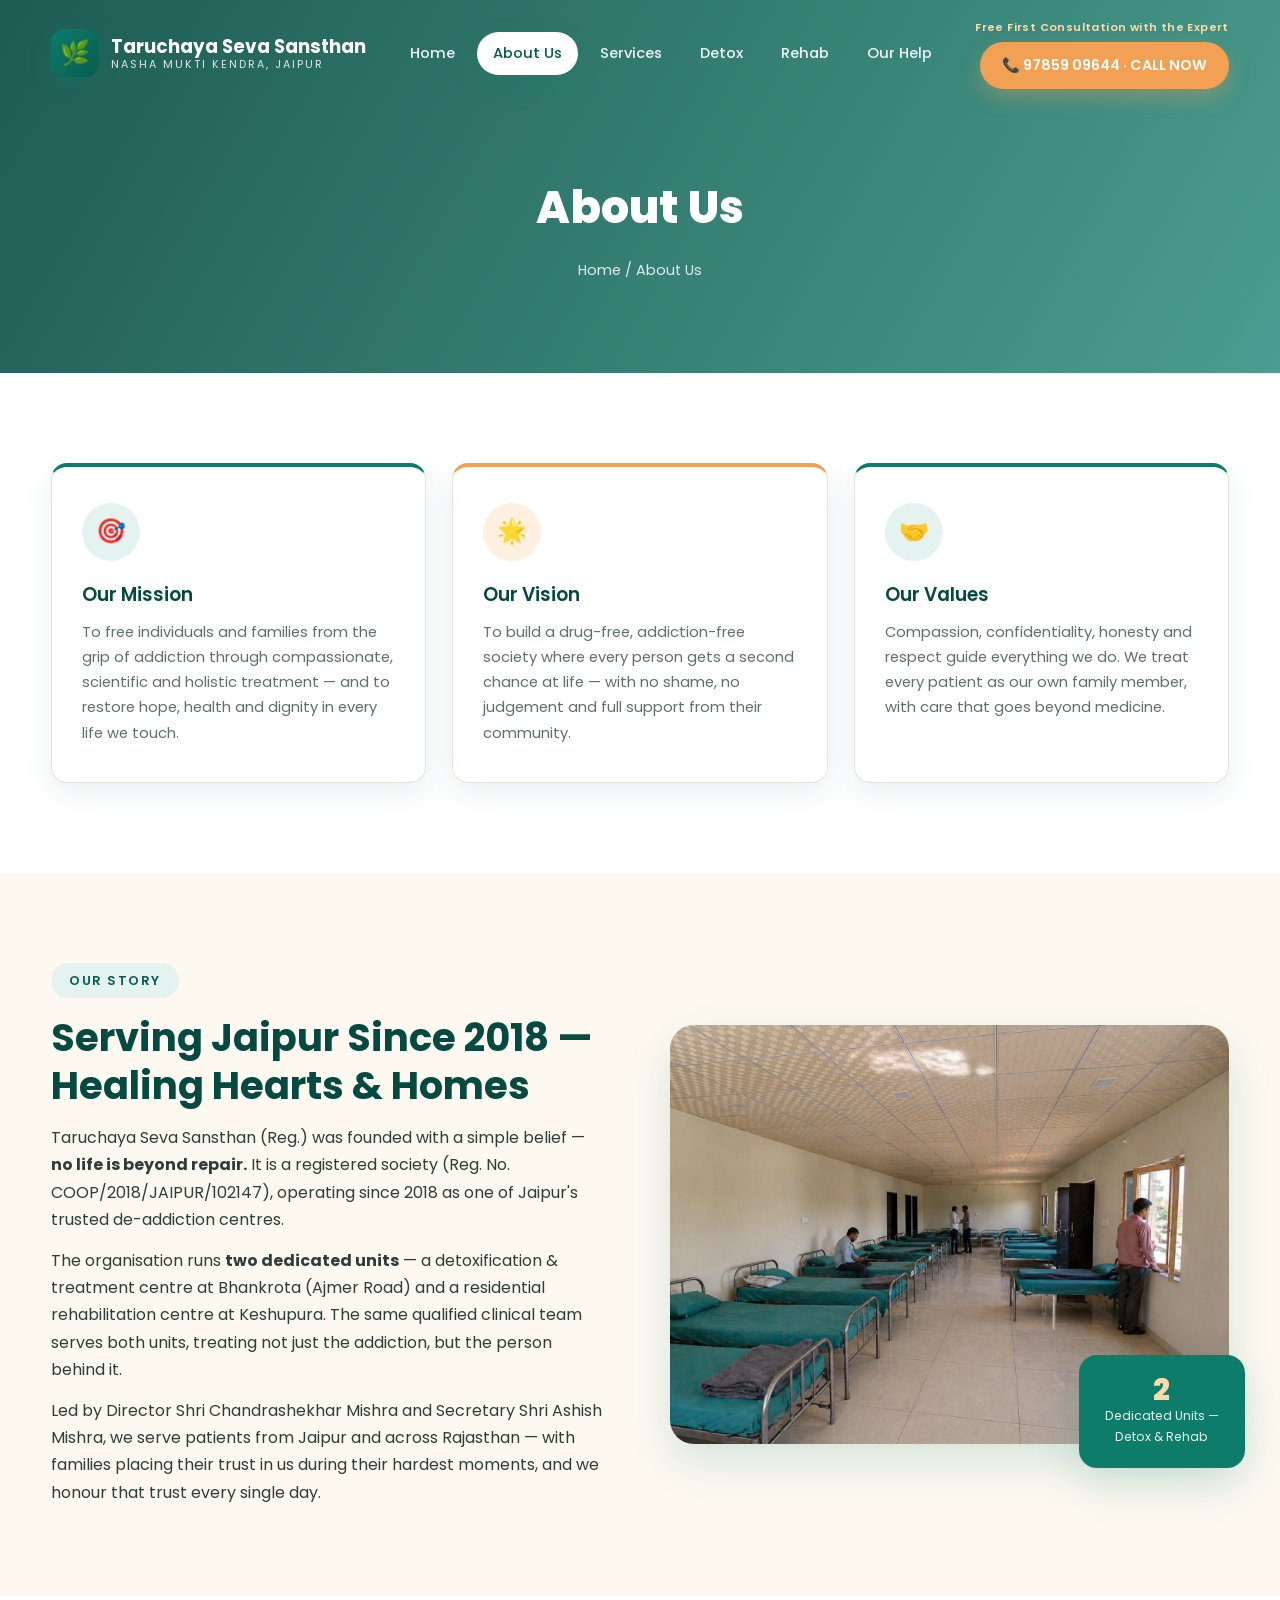
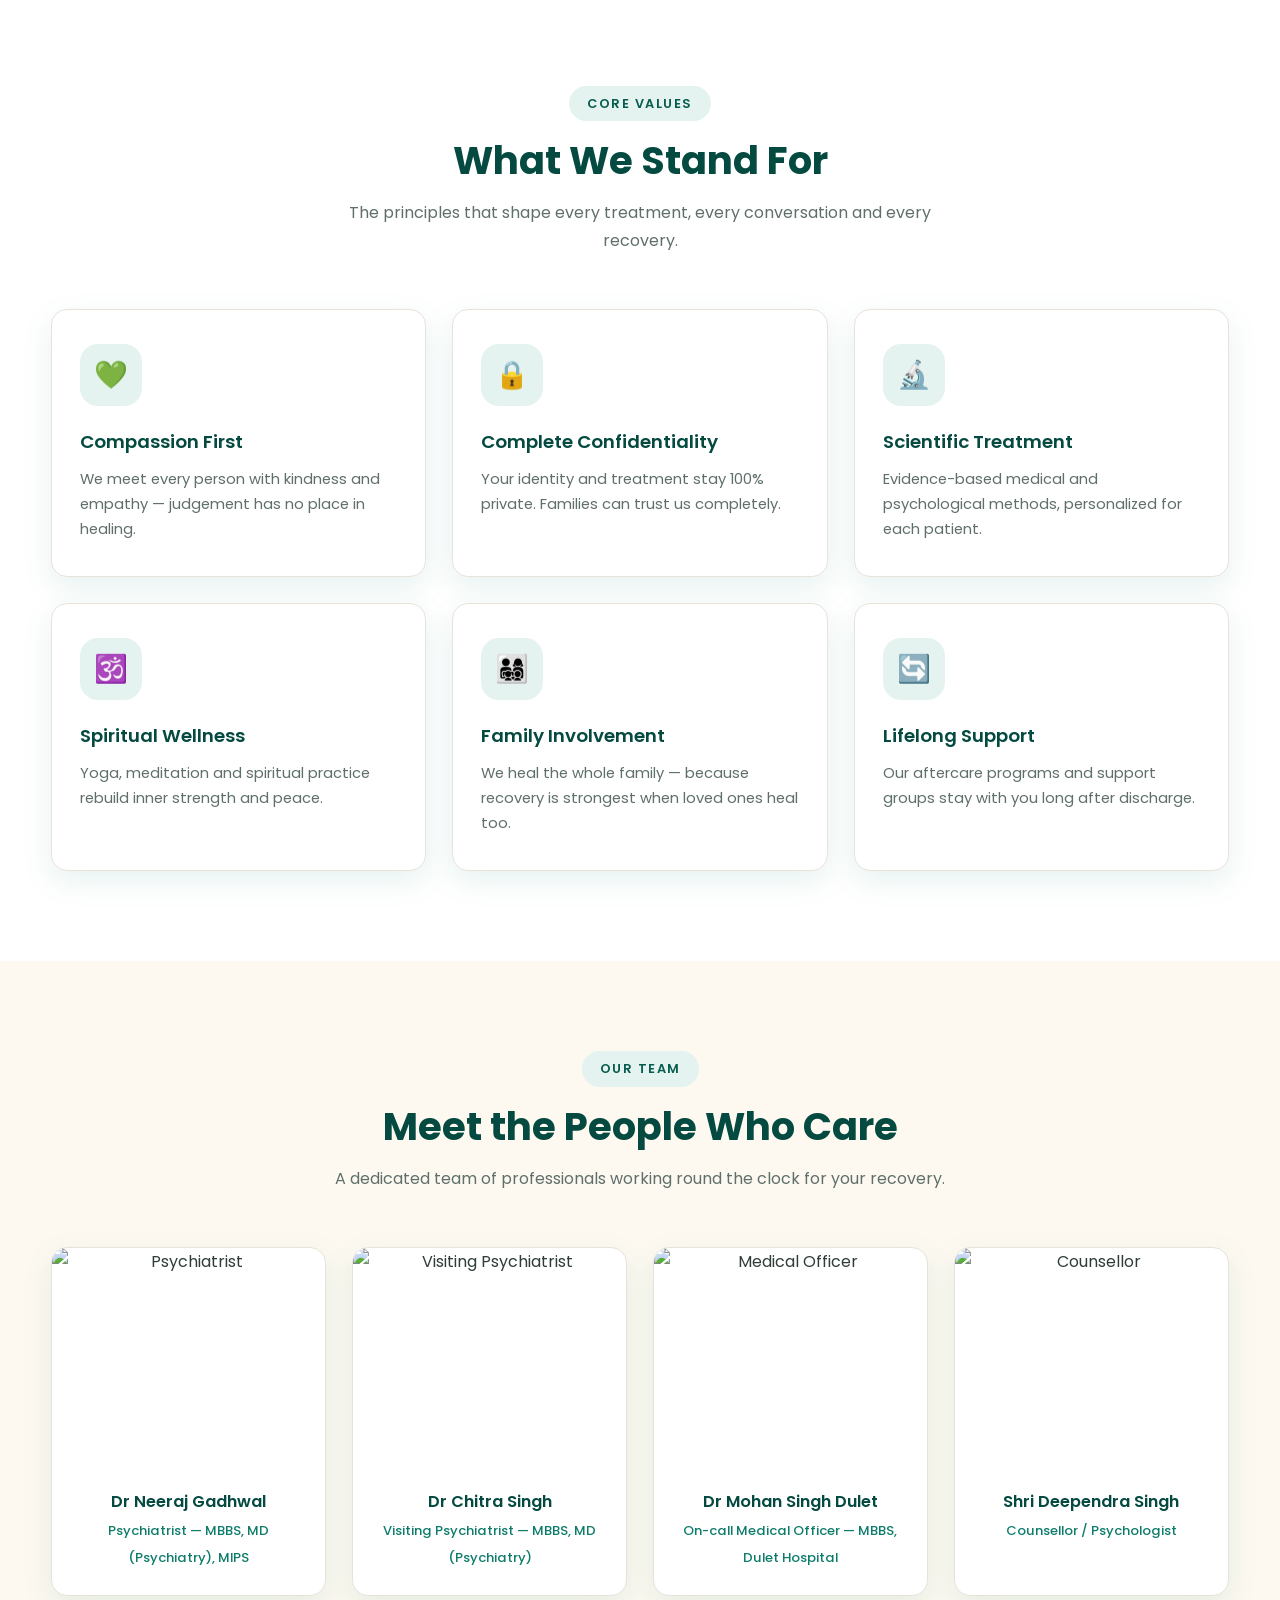
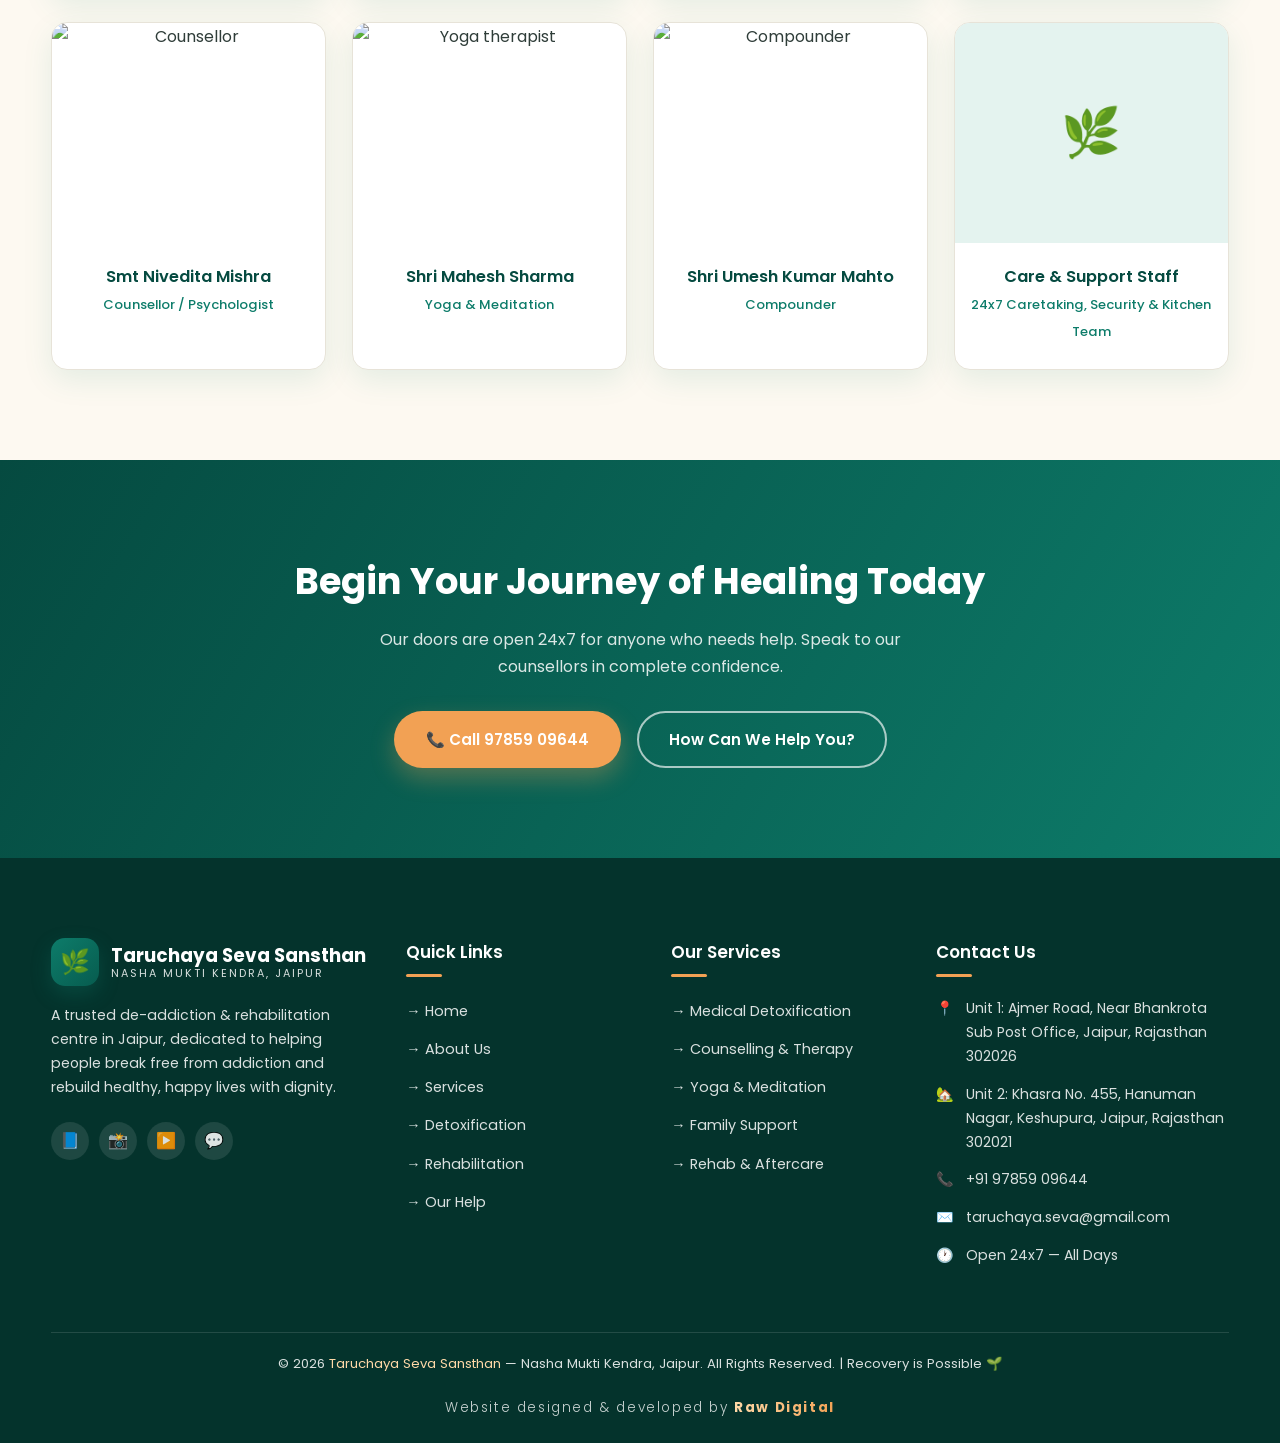
==== commit 5db5f7b0: "Rename brand to Taruchaya Seva Sansthan, add free consultation CTA and mobile header phone" ====
--- a/about.html
+++ b/about.html
@@ -12,13 +12,19 @@
 
 <header class="navbar" id="navbar">
   <div class="container nav-inner">
-    <a href="index.html" class="brand">
-      <span class="brand-icon">🌿</span>
-      <span class="brand-text">
-        <strong>Taruchaya Seva</strong>
-        <small>Nasha Mukti Kendra, Jaipur</small>
-      </span>
-    </a>
+    <div class="brand-wrap">
+      <a href="index.html" class="brand">
+        <span class="brand-icon">🌿</span>
+        <span class="brand-text">
+          <strong>Taruchaya Seva Sansthan</strong>
+          <small>Nasha Mukti Kendra, Jaipur</small>
+        </span>
+      </a>
+      <div class="brand-cta">
+        <span class="brand-cta-note">Free First Consultation with the Expert</span>
+        <a href="tel:+919785909644" class="brand-phone">📞 97859 09644 · CALL NOW</a>
+      </div>
+    </div>
     <nav class="nav-links" id="navLinks">
       <a href="index.html">Home</a>
       <a href="about.html" class="active">About Us</a>
@@ -28,7 +34,10 @@
       <a href="help.html">Our Help</a>
     </nav>
     <div class="nav-right">
-      <a href="tel:+919785909644" class="nav-cta">📞 97859 09644</a>
+      <div class="nav-cta-wrap">
+        <span class="nav-cta-note">Free First Consultation with the Expert</span>
+        <a href="tel:+919785909644" class="nav-cta">📞 97859 09644 · CALL NOW</a>
+      </div>
       <button class="nav-toggle" id="navToggle" aria-label="Toggle menu">
         <span></span><span></span><span></span>
       </button>
@@ -214,7 +223,7 @@
         <a href="index.html" class="brand">
           <span class="brand-icon">🌿</span>
           <span class="brand-text">
-            <strong style="color: #fff;">Taruchaya Seva</strong>
+            <strong style="color: #fff;">Taruchaya Seva Sansthan</strong>
             <small>Nasha Mukti Kendra, Jaipur</small>
           </span>
         </a>
--- a/css/style.css
+++ b/css/style.css
@@ -281,6 +281,38 @@
   transform: translateY(-2px);
 }
 
+.nav-cta-wrap {
+  display: flex;
+  flex-direction: column;
+  align-items: flex-end;
+  gap: 5px;
+}
+
+.nav-cta-note,
+.brand-cta-note {
+  font-size: 0.7rem;
+  font-weight: 600;
+  letter-spacing: 0.4px;
+  color: #ffd9a8;
+  white-space: nowrap;
+  transition: var(--transition);
+}
+
+.navbar.scrolled .nav-cta-note,
+.navbar.scrolled .brand-cta-note {
+  color: var(--accent-dark);
+}
+
+.brand-wrap {
+  display: flex;
+  align-items: center;
+  gap: 12px;
+}
+
+.brand-cta {
+  display: none;
+}
+
 .nav-toggle {
   display: none;
   flex-direction: column;
@@ -1505,7 +1537,7 @@
     background: var(--white);
     flex-direction: column;
     align-items: flex-start;
-    padding: 110px 34px 40px;
+    padding: 165px 34px 40px;
     gap: 6px;
     box-shadow: -12px 0 40px rgba(0, 0, 0, 0.15);
     transition: right 0.4s ease;
@@ -1526,8 +1558,38 @@
     box-shadow: none !important;
   }
 
-  .nav-cta { display: none; }
+  .nav-cta-wrap { display: none; }
   .nav-toggle { display: flex; }
+
+  .brand-wrap {
+    flex-direction: column;
+    align-items: flex-start;
+    gap: 6px;
+  }
+
+  .brand-text strong {
+    font-size: 1.02rem;
+  }
+
+  .brand-cta {
+    display: flex;
+    flex-direction: column;
+    gap: 2px;
+  }
+
+  .brand-phone {
+    display: inline-flex;
+    align-items: center;
+    gap: 7px;
+    font-size: 0.85rem;
+    font-weight: 600;
+    color: var(--white);
+    transition: var(--transition);
+  }
+
+  .navbar.scrolled .brand-phone {
+    color: var(--primary-dark);
+  }
 
   .nav-toggle.open span:nth-child(1) { transform: translateY(8px) rotate(45deg); }
   .nav-toggle.open span:nth-child(2) { opacity: 0; }
@@ -1536,7 +1598,7 @@
   .split { grid-template-columns: 1fr; gap: 50px; }
   .split-media .exp { right: 10px; bottom: -20px; }
   .section { padding: 70px 0; }
-  .hero { padding-top: 130px; }
+  .hero { padding-top: 175px; }
 }
 
 @media (max-width: 600px) {
